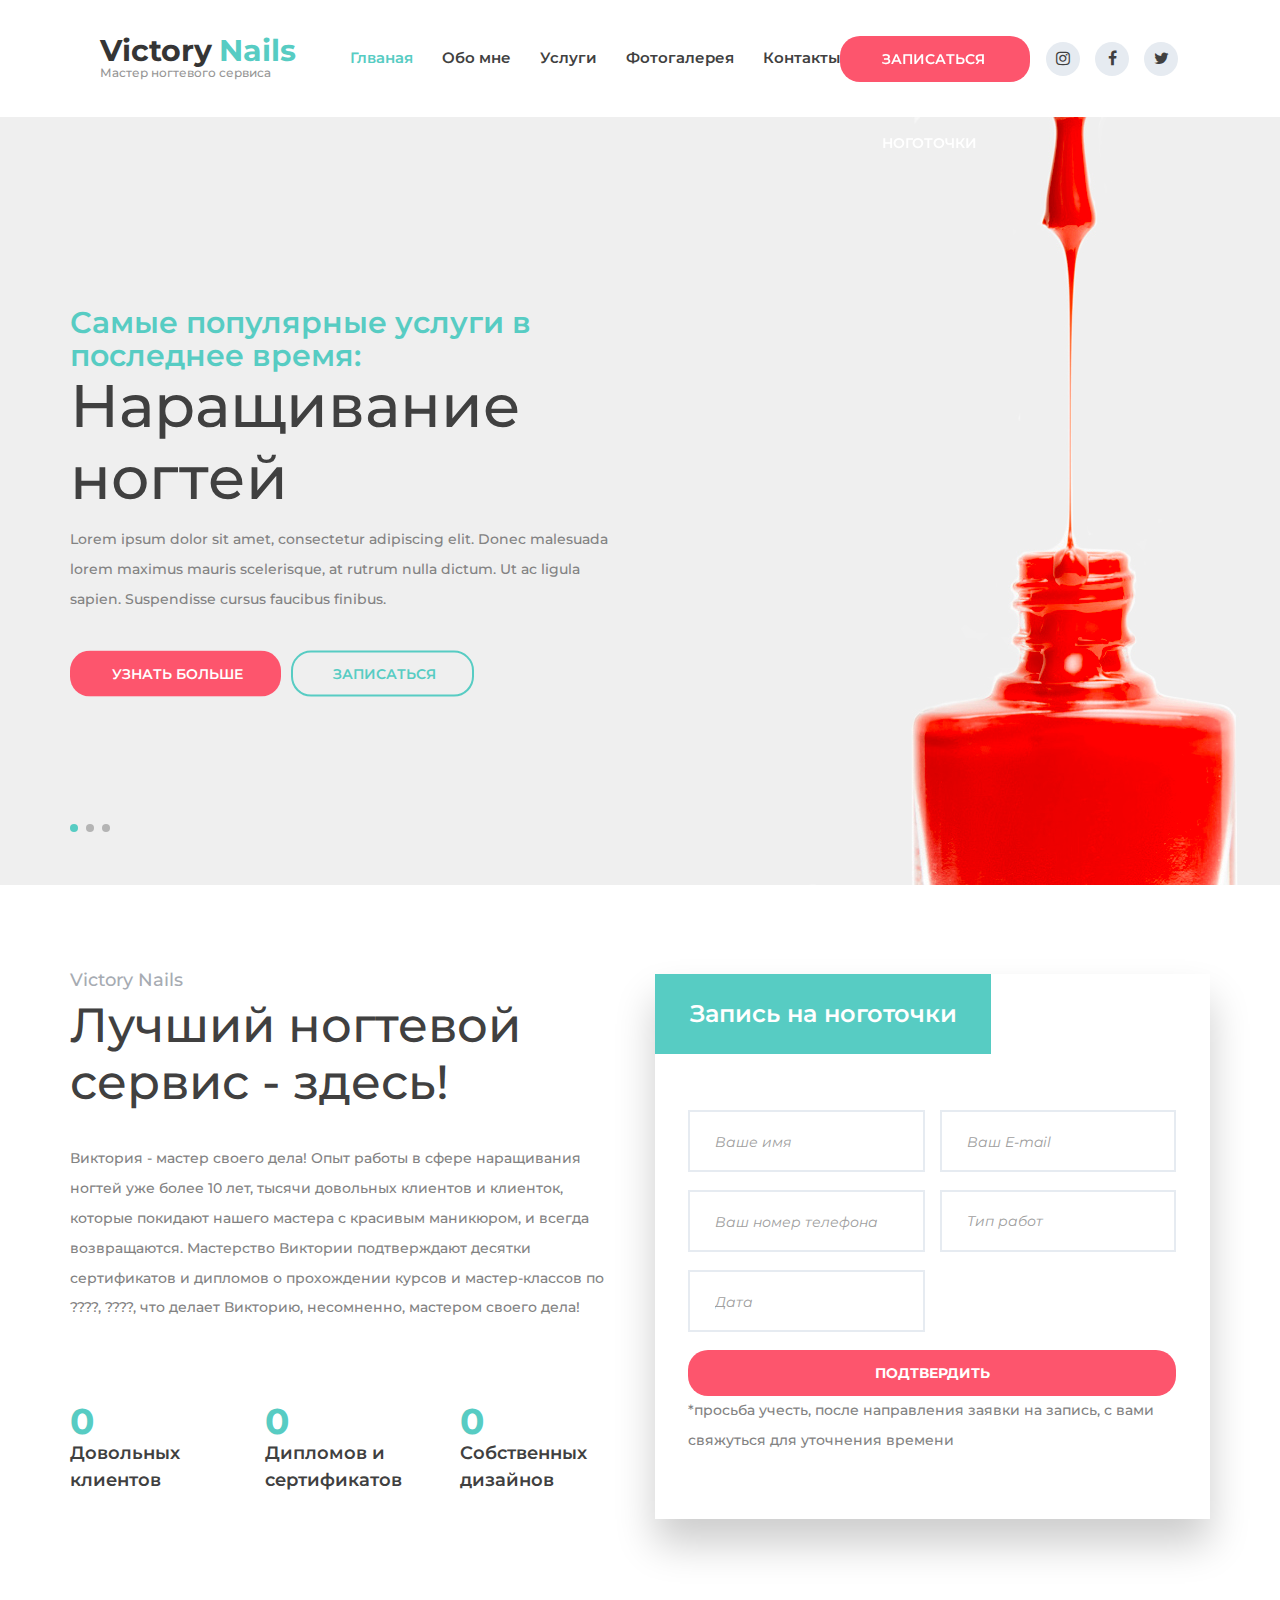
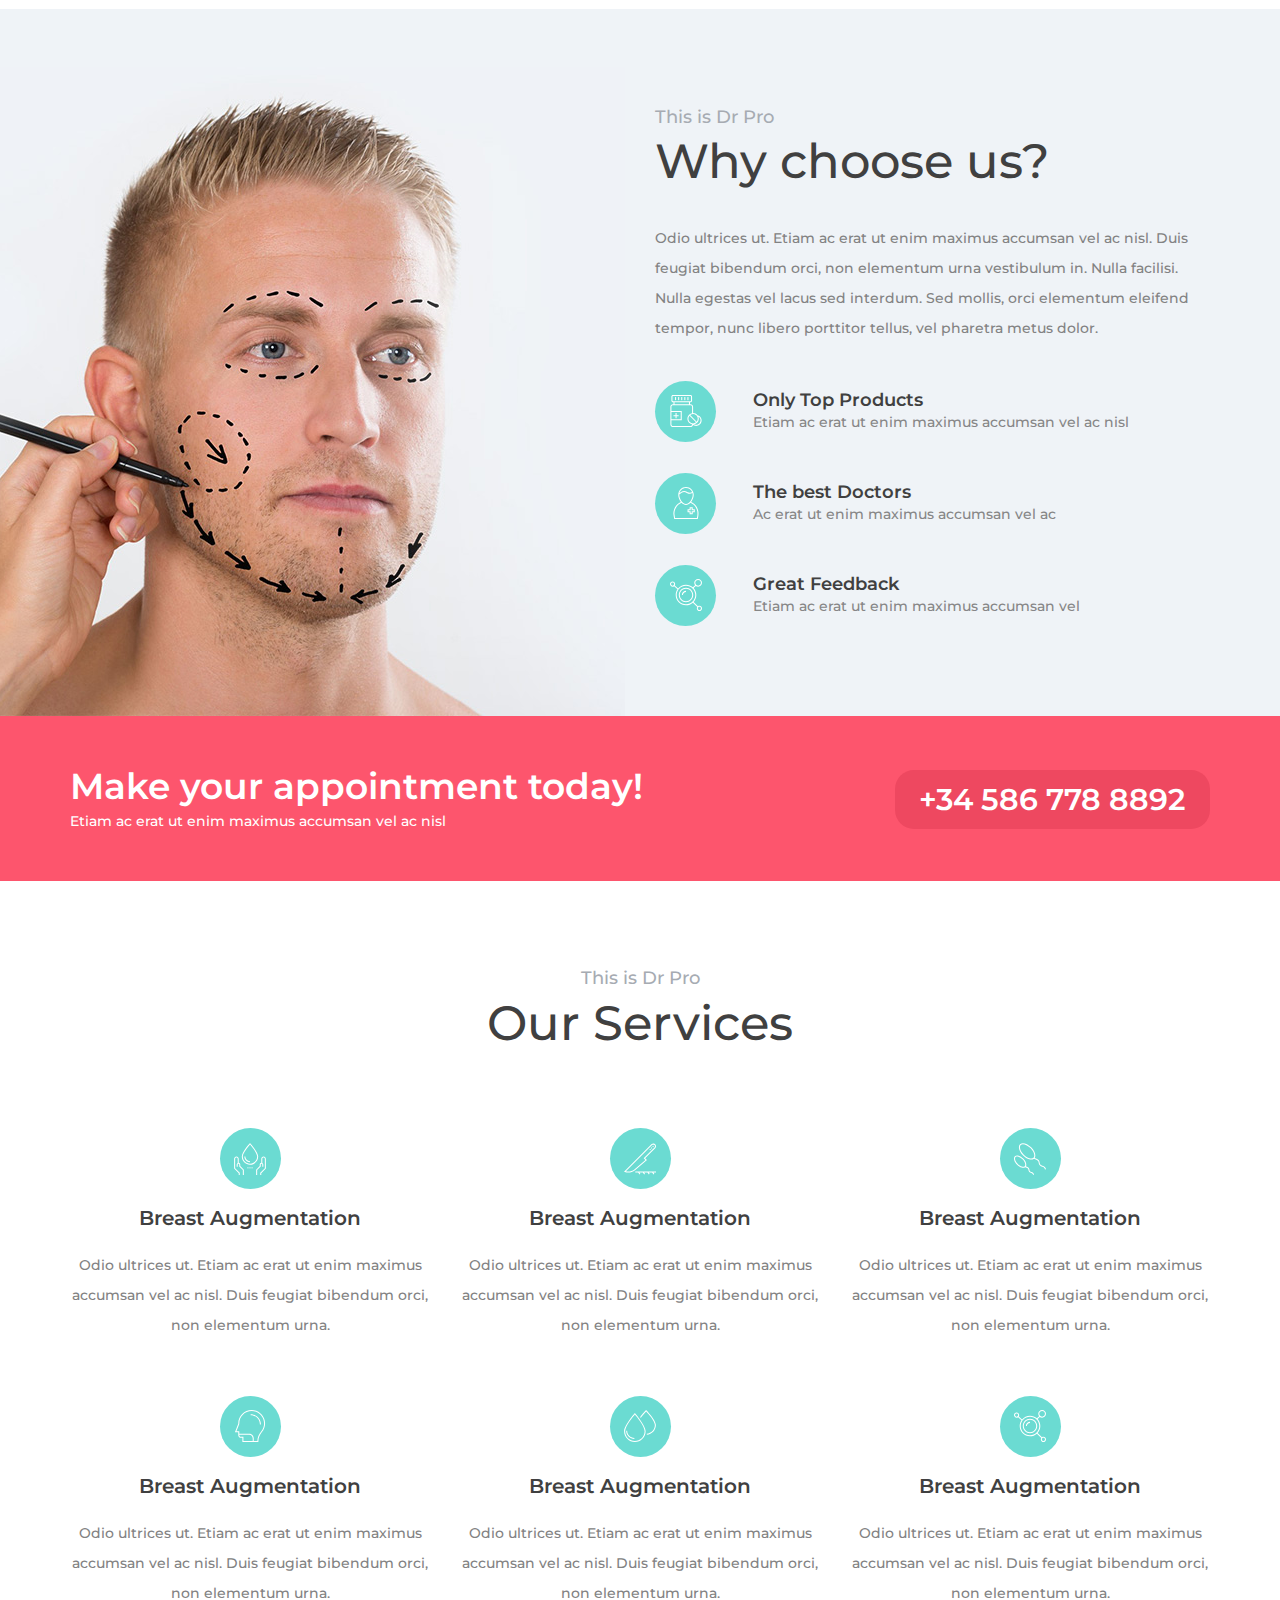
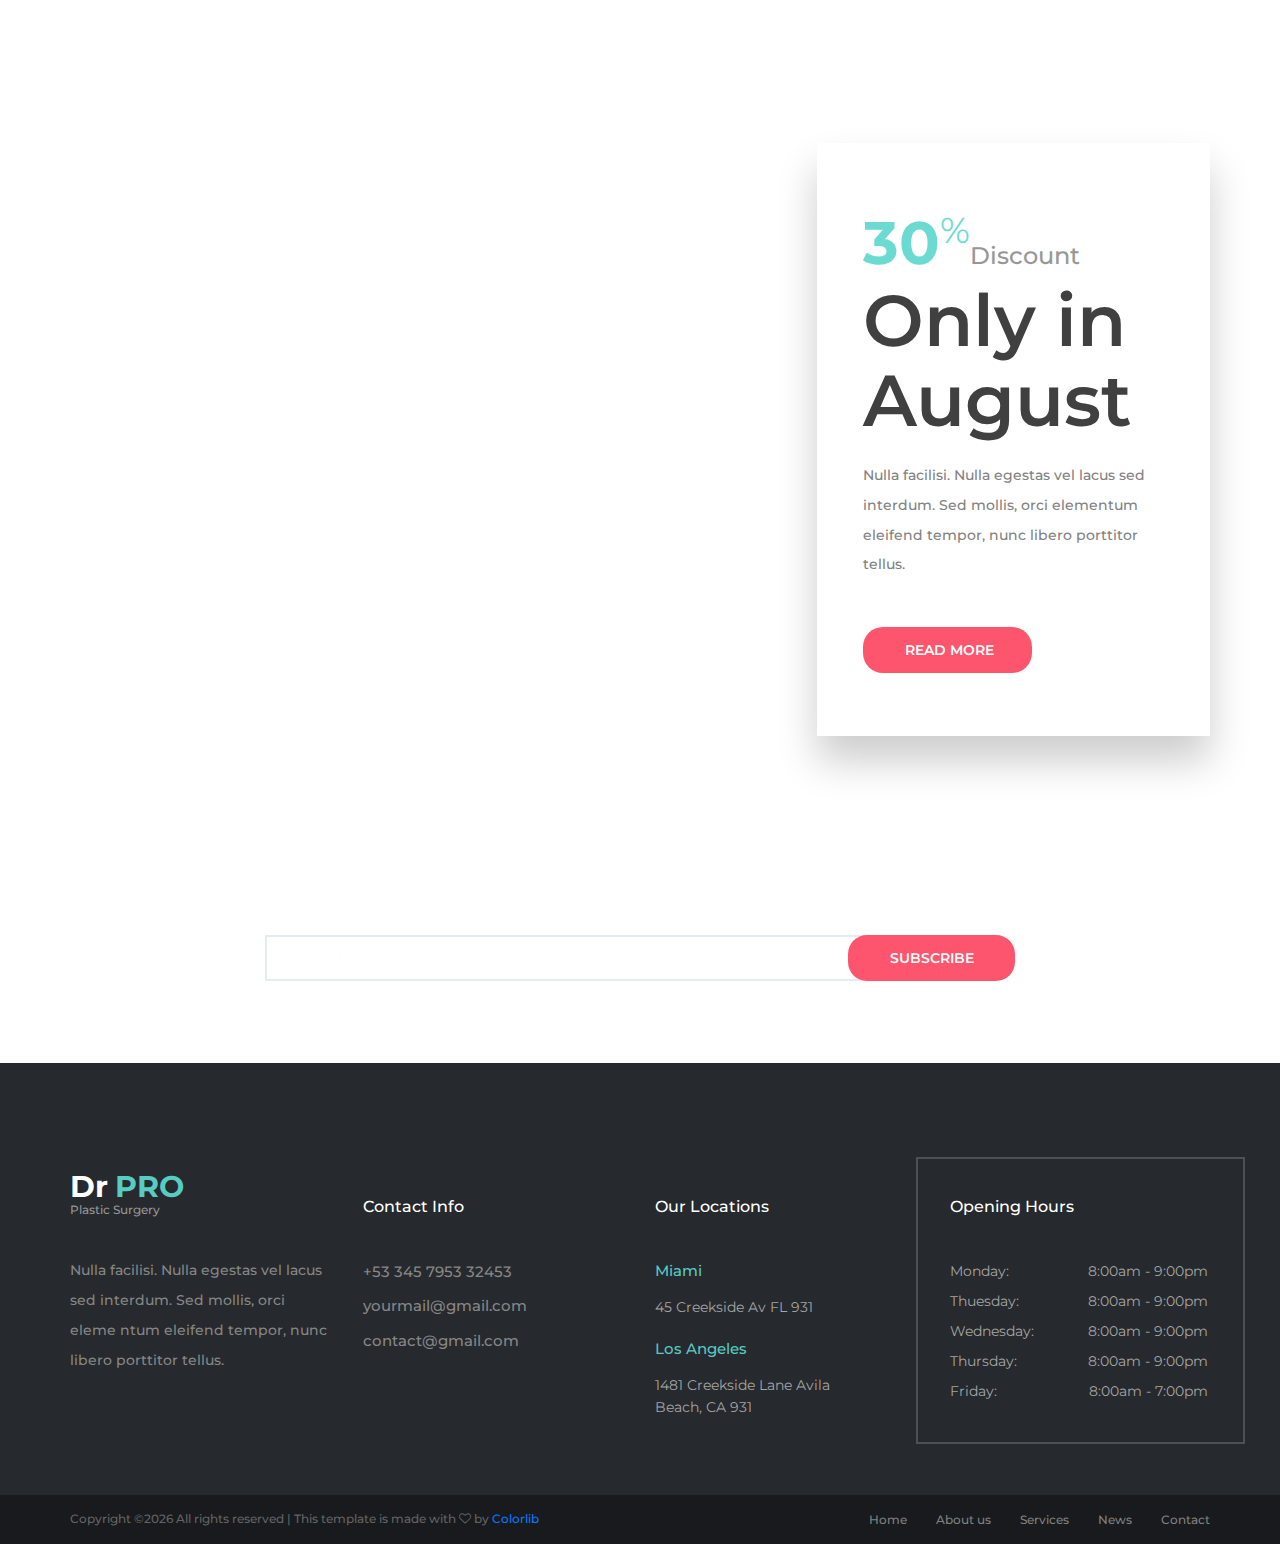
==== index.html @ 24d85360 "added projects" ====
<!DOCTYPE html>
<html lang="ru">
<head>
<title>Victory Nails | Мастер маникюра</title>
<meta charset="utf-8">
<meta http-equiv="X-UA-Compatible" content="IE=edge">
<meta name="description" content="Dr PRO template project">
<meta name="viewport" content="width=device-width, initial-scale=1">
<link rel="stylesheet" type="text/css" href="styles/bootstrap-4.1.2/bootstrap.min.css">
<link href="plugins/font-awesome-4.7.0/css/font-awesome.min.css" rel="stylesheet" type="text/css">
<link rel="stylesheet" type="text/css" href="plugins/OwlCarousel2-2.2.1/owl.carousel.css">
<link rel="stylesheet" type="text/css" href="plugins/OwlCarousel2-2.2.1/owl.theme.default.css">
<link rel="stylesheet" type="text/css" href="plugins/OwlCarousel2-2.2.1/animate.css">
<link href="plugins/jquery-datepicker/jquery-ui.css" rel="stylesheet" type="text/css">
<link rel="stylesheet" type="text/css" href="styles/main_styles.css">
<link rel="stylesheet" type="text/css" href="styles/responsive.css">
</head>
<body>

<div class="super_container">
	
	<!-- Header -->

	<header class="header trans_400">
		<div class="header_content d-flex flex-row align-items-center jusity-content-start trans_400">

			<!-- Logo -->
			<div class="logo">
				<a href="#">
					<div>Victory<span>Nails</span></div>
					<div>Мастер ногтевого сервиса</div>
				</a>
			</div>

			<!-- Main Navigation -->
			<nav class="main_nav">
				<ul class="d-flex flex-row align-items-center justify-content-start">
					<li class="active"><a href="index.html">Глваная</a></li>
					<li><a href="about.html">Обо мне</a></li>
					<li><a href="services.html">Услуги</a></li>
					<li><a href="blog.html">Фотогалерея</a></li>
					<li><a href="contact.html">Контакты</a></li>
				</ul>
			</nav>
			<div class="header_extra d-flex flex-row align-items-center justify-content-end ml-auto">
				
				<!-- Work Hourse -->
				<div class="work_hours">Режим работы: по записи</div>

				<!-- Header Phone -->
				<a class="header_phone" href="tel:+79620035944">+7 962 003 5944</a>

				<!-- Appointment Button -->
				<div class="button button_1 header_button"><a href="#appointment">Записаться на ноготочки</a></div>

				<!-- Header Social -->
				<div class="social header_social">
					<ul class="d-flex flex-row align-items-center justify-content-start">
						<li><a href="#"><i class="fa fa-instagram" aria-hidden="true"></i></a></li>
						<li><a href="#"><i class="fa fa-facebook" aria-hidden="true"></i></a></li>
						<li><a href="#"><i class="fa fa-twitter" aria-hidden="true"></i></a></li>
					</ul>
				</div>

				<!-- Hamburger -->
				<div class="hamburger"><i class="fa fa-bars" aria-hidden="true"></i></div>
			</div>
		</div>
	</header>

	<!-- Menu -->

	<div class="menu_overlay trans_400"></div>
	<div class="menu trans_400">
		<div class="menu_close_container"><div class="menu_close"><div></div><div></div></div></div>
		<nav class="menu_nav">
			<ul>
				<li><a href="index.html">Глваная</a></li>
				<li><a href="about.html">Обо мне</a></li>
				<li><a href="services.html">Услуги</a></li>
				<li><a href="blog.html">Фотогалерея</a></li>
				<li><a href="contact.html">Контакты</a></li>
			</ul>
		</nav>
		<div class="menu_extra">
			<div class="menu_link">Режим работы: по записи</div>
			<div class="menu_link"><a href="tel:+79620035944">+7 962 003 5944</a></div>
			<div class="menu_link"><a href="#appointment">Записаться на ноготочки</a></div>
		</div>
		<div class="social menu_social">
			<ul class="d-flex flex-row align-items-center justify-content-start">
				<li><a href="#"><i class="fa fa-instagram" aria-hidden="true"></i></a></li>
				<li><a href="#"><i class="fa fa-facebook" aria-hidden="true"></i></a></li>
				<li><a href="#"><i class="fa fa-twitter" aria-hidden="true"></i></a></li>
			</ul>
		</div>
	</div>

	<!-- Home -->

	<div class="home">

		<!-- Home Slider -->
		<div class="home_slider_container">
			<div class="owl-carousel owl-theme home_slider">
				
				<!-- Slide -->
				<div class="owl-item">
					<div class="background_image" style="background-image:url(images/home_slider.jpg)"></div>
					<div class="home_container">
						<div class="container">
							<div class="row">
								<div class="col">
									<div class="home_content">
										<div class="home_subtitle">Самые популярные услуги в последнее время:</div>
										<div class="home_title">Наращивание ногтей</div>
										<div class="home_text">
											<p>Lorem ipsum dolor sit amet, consectetur adipiscing elit. Donec malesuada lorem maximus mauris scelerisque, at rutrum nulla dictum. Ut ac ligula sapien. Suspendisse cursus faucibus finibus.</p>
										</div>
										<div class="home_buttons d-flex flex-row align-items-center justify-content-start">
											<div class="button button_1 trans_200"><a href="#">Узнать больше</a></div>
											<div class="button button_2 trans_200"><a href="#appointment">Записаться</a></div>
										</div>
									</div>
								</div>
							</div>
						</div>
					</div>
				</div>

				<!-- Slide -->
				<div class="owl-item">
					<div class="background_image" style="background-image:url(images/home_slider.jpg)"></div>
					<div class="home_container">
						<div class="container">
							<div class="row">
								<div class="col">
									<div class="home_content">
										<div class="home_subtitle">Самые популярные услуги в последнее время:</div>
										<div class="home_title">Смарт-маникюр</div>
										<div class="home_text">
											<p>Lorem ipsum dolor sit amet, consectetur adipiscing elit. Donec malesuada lorem maximus mauris scelerisque, at rutrum nulla dictum. Ut ac ligula sapien. Suspendisse cursus faucibus finibus.</p>
										</div>
										<div class="home_buttons d-flex flex-row align-items-center justify-content-start">
											<div class="button button_1 trans_200"><a href="#">Узнать больше</a></div>
											<div class="button button_2 trans_200"><a href="#appointment">Записаться</a></div>
										</div>
									</div>
								</div>
							</div>
						</div>
					</div>
				</div>

				<!-- Slide -->
				<div class="owl-item">
					<div class="background_image" style="background-image:url(images/home_slider.jpg)"></div>
					<div class="home_container">
						<div class="container">
							<div class="row">
								<div class="col">
									<div class="home_content">
										<div class="home_subtitle">Самые популярные услуги в последнее время:</div>
										<div class="home_title">Смарт-педикюр</div>
										<div class="home_text">
											<p>Lorem ipsum dolor sit amet, consectetur adipiscing elit. Donec malesuada lorem maximus mauris scelerisque, at rutrum nulla dictum. Ut ac ligula sapien. Suspendisse cursus faucibus finibus.</p>
										</div>
										<div class="home_buttons d-flex flex-row align-items-center justify-content-start">
											<div class="button button_1 trans_200"><a href="#">Узнать больше</a></div>
											<div class="button button_2 trans_200"><a href="#appointment">Записаться</a></div>
										</div>
									</div>
								</div>
							</div>
						</div>
					</div>
				</div>

			</div>

			<!-- Home Slider Dots -->

			<div class="home_slider_dots">
				<ul id="home_slider_custom_dots" class="home_slider_custom_dots d-flex flex-row align-items-center justify-content-start">
					<li class="home_slider_custom_dot trans_200 active"></li>
					<li class="home_slider_custom_dot trans_200"></li>
					<li class="home_slider_custom_dot trans_200"></li>
				</ul>
			</div>

		</div>
	</div>

	<!-- Intro -->

	<div class="intro">
		<div class="container">
			<div class="row">

				<!-- Intro Content -->
				<div class="col-lg-6 intro_col" id="appointment">
					<div class="intro_content">
						<div class="section_title_container">
							<div class="section_subtitle">Victory Nails</div>
							<div class="section_title"><h2>Лучший ногтевой сервис - здесь!</h2></div>
						</div>
						<div class="intro_text">
							<p>Виктория - мастер своего дела! Опыт работы в сфере наращивания ногтей уже более 10 лет, тысячи довольных клиентов и клиенток, которые покидают нашего мастера с красивым маникюром, и всегда возвращаются. Мастерство Виктории подтверждают десятки сертификатов и дипломов о прохождении курсов и мастер-классов по ????, ????, что делает Викторию, несомненно, мастером своего дела!</p>
						</div>
						<div class="milestones">
							<div class="row milestones_row">
							
								<!-- Milestone -->
								<div class="col-md-4 milestone_col">
									<div class="milestone">
										<div class="milestone_counter" data-end-value="5000" data-sign-before="+">0</div>
										<div class="milestone_text">Довольных клиентов</div>
									</div>
								</div>

								<!-- Milestone -->
								<div class="col-md-4 milestone_col">
									<div class="milestone">
										<div class="milestone_counter" data-end-value="78">0</div>
										<div class="milestone_text">Дипломов и сертификатов</div>
									</div>
								</div>

								<!-- Milestone -->
								<div class="col-md-4 milestone_col">
									<div class="milestone">
										<div class="milestone_counter" data-end-value="100" data-sign-before="+">0</div>
										<div class="milestone_text">Собственных дизайнов</div>
									</div>
								</div>

							</div>
						</div>
					</div>
				</div>

				<!-- Intro Form -->
				<div class="col-lg-6 intro_col">
					<div class="intro_form_container">
						<div class="intro_form_title">Запись на ноготочки</div>
						<form action="#" class="intro_form" id="intro_form">
							<div class="d-flex flex-row align-items-start justify-content-between flex-wrap">
								<input type="text" class="intro_input" placeholder="Ваше имя" required="required">
								<input type="email" class="intro_input" placeholder="Ваш E-mail" required="required">
								<input type="tel" class="intro_input" placeholder="Ваш номер телефона" required="required">
								<select class="intro_select intro_input" required>
									<option disabled="" selected="" value="">Тип работ</option>
									<option>Маникюр</option>
									<option>Педикюр</option>
									<option>Наращивание ногтей</option>
								</select>
								<input type="text" id="datepicker" class="intro_input datepicker" placeholder="Дата" required="required">
							</div>
							<button class="button button_1 intro_button trans_200">Подтвердить</button>
							<p>*просьба учесть, после направления заявки на запись, с вами свяжуться для уточнения времени</p>
						</form>
					</div>
				</div>

			</div>
		</div>
	</div>

	<!-- Why Choose Us -->

	<div class="why">
		<!-- <div class="background_image" style="background-image:url(images/why.jpg)"></div> -->
		<div class="container">
			<div class="row row-eq-height">

				<!-- Why Choose Us Image -->
				<div class="col-lg-6 order-lg-1 order-2">
					<div class="why_image_container">
						<div class="why_image"><img src="images/why_1.jpg" alt=""></div>
					</div>
				</div>

				<!-- Why Choose Us Content -->
				<div class="col-lg-6 order-lg-2 order-1">
					<div class="why_content">
						<div class="section_title_container">
							<div class="section_subtitle">This is Dr Pro</div>
							<div class="section_title"><h2>Why choose us?</h2></div>
						</div>
						<div class="why_text">
							<p>Odio ultrices ut. Etiam ac erat ut enim maximus accumsan vel ac nisl. Duis feugiat bibendum orci, non elementum urna vestibulum in. Nulla facilisi. Nulla egestas vel lacus sed interdum. Sed mollis, orci elementum eleifend tempor, nunc libero porttitor tellus, vel pharetra metus dolor.</p>
						</div>
						<div class="why_list">
							<ul>

								<!-- Why List Item -->
								<li class="d-flex flex-row align-items-center justify-content-start">
									<div class="icon_container d-flex flex-column align-items-center justify-content-center">
										<div class="icon"><img src="images/icon_1.svg" alt="https://www.flaticon.com/authors/prosymbols"></div>
									</div>
									<div class="why_list_content">
										<div class="why_list_title">Only Top Products</div>
										<div class="why_list_text">Etiam ac erat ut enim maximus accumsan vel ac nisl</div>
									</div>
								</li>

								<!-- Why List Item -->
								<li class="d-flex flex-row align-items-center justify-content-start">
									<div class="icon_container d-flex flex-column align-items-center justify-content-center">
										<div class="icon"><img src="images/icon_2.svg" alt="https://www.flaticon.com/authors/prosymbols"></div>
									</div>
									<div class="why_list_content">
										<div class="why_list_title">The best Doctors</div>
										<div class="why_list_text">Ac erat ut enim maximus accumsan vel ac</div>
									</div>
								</li>

								<!-- Why List Item -->
								<li class="d-flex flex-row align-items-center justify-content-start">
									<div class="icon_container d-flex flex-column align-items-center justify-content-center">
										<div class="icon"><img src="images/icon_3.svg" alt="https://www.flaticon.com/authors/prosymbols"></div>
									</div>
									<div class="why_list_content">
										<div class="why_list_title">Great Feedback</div>
										<div class="why_list_text">Etiam ac erat ut enim maximus accumsan vel</div>
									</div>
								</li>

							</ul>
						</div>
					</div>
				</div>
			</div>
		</div>
	</div>

	<!-- Call to action -->

	<div class="cta">
		<div class="container">
			<div class="row">
				<div class="col">
					<div class="cta_container d-flex flex-lg-row flex-column align-items-lg-center align-items-start justify-content-start">
						<div class="cta_content">
							<div class="cta_title">Make your appointment today!</div>
							<div class="cta_text">Etiam ac erat ut enim maximus accumsan vel ac nisl</div>
						</div>
						<div class="cta_phone ml-lg-auto">+34 586 778 8892</div>
					</div>
				</div>
			</div>
		</div>
	</div>

	<!-- Services -->

	<div class="services">
		<div class="container">
			<div class="row">
				<div class="col text-center">
					<div class="section_title_container">
						<div class="section_subtitle">This is Dr Pro</div>
						<div class="section_title"><h2>Our Services</h2></div>
					</div>
				</div>
			</div>
			<div class="row services_row">
				
				<!-- Service -->
				<div class="col-xl-4 col-md-6 service_col">
					<div class="service text-center">
						<div class="service">
							<div class="icon_container d-flex flex-column align-items-center justify-content-center ml-auto mr-auto">
								<div class="icon"><img src="images/icon_4.svg" alt="https://www.flaticon.com/authors/prosymbols"></div>
							</div>
							<div class="service_title">Breast Augmentation</div>
							<div class="service_text">
								<p>Odio ultrices ut. Etiam ac erat ut enim maximus accumsan vel ac nisl. Duis feugiat bibendum orci, non elementum urna.</p>
							</div>
						</div>
					</div>
				</div>

				<!-- Service -->
				<div class="col-xl-4 col-md-6 service_col">
					<div class="service text-center">
						<div class="service">
							<div class="icon_container d-flex flex-column align-items-center justify-content-center ml-auto mr-auto">
								<div class="icon"><img src="images/icon_5.svg" alt="https://www.flaticon.com/authors/prosymbols"></div>
							</div>
							<div class="service_title">Breast Augmentation</div>
							<div class="service_text">
								<p>Odio ultrices ut. Etiam ac erat ut enim maximus accumsan vel ac nisl. Duis feugiat bibendum orci, non elementum urna.</p>
							</div>
						</div>
					</div>
				</div>

				<!-- Service -->
				<div class="col-xl-4 col-md-6 service_col">
					<div class="service text-center">
						<div class="service">
							<div class="icon_container d-flex flex-column align-items-center justify-content-center ml-auto mr-auto">
								<div class="icon"><img src="images/icon_6.svg" alt="https://www.flaticon.com/authors/prosymbols"></div>
							</div>
							<div class="service_title">Breast Augmentation</div>
							<div class="service_text">
								<p>Odio ultrices ut. Etiam ac erat ut enim maximus accumsan vel ac nisl. Duis feugiat bibendum orci, non elementum urna.</p>
							</div>
						</div>
					</div>
				</div>

				<!-- Service -->
				<div class="col-xl-4 col-md-6 service_col">
					<div class="service text-center">
						<div class="service">
							<div class="icon_container d-flex flex-column align-items-center justify-content-center ml-auto mr-auto">
								<div class="icon"><img src="images/icon_7.svg" alt="https://www.flaticon.com/authors/prosymbols"></div>
							</div>
							<div class="service_title">Breast Augmentation</div>
							<div class="service_text">
								<p>Odio ultrices ut. Etiam ac erat ut enim maximus accumsan vel ac nisl. Duis feugiat bibendum orci, non elementum urna.</p>
							</div>
						</div>
					</div>
				</div>

				<!-- Service -->
				<div class="col-xl-4 col-md-6 service_col">
					<div class="service text-center">
						<div class="service">
							<div class="icon_container d-flex flex-column align-items-center justify-content-center ml-auto mr-auto">
								<div class="icon"><img src="images/icon_8.svg" alt="https://www.flaticon.com/authors/prosymbols"></div>
							</div>
							<div class="service_title">Breast Augmentation</div>
							<div class="service_text">
								<p>Odio ultrices ut. Etiam ac erat ut enim maximus accumsan vel ac nisl. Duis feugiat bibendum orci, non elementum urna.</p>
							</div>
						</div>
					</div>
				</div>

				<!-- Service -->
				<div class="col-xl-4 col-md-6 service_col">
					<div class="service text-center">
						<div class="service">
							<div class="icon_container d-flex flex-column align-items-center justify-content-center ml-auto mr-auto">
								<div class="icon"><img src="images/icon_3.svg" alt="https://www.flaticon.com/authors/prosymbols"></div>
							</div>
							<div class="service_title">Breast Augmentation</div>
							<div class="service_text">
								<p>Odio ultrices ut. Etiam ac erat ut enim maximus accumsan vel ac nisl. Duis feugiat bibendum orci, non elementum urna.</p>
							</div>
						</div>
					</div>
				</div>

			</div>
		</div>
	</div>

	<!-- Extra -->

	<div class="extra">
		<div class="parallax_background parallax-window" data-parallax="scroll" data-image-src="images/extra.jpg" data-speed="0.8"></div>
		<div class="container">
			<div class="row">
				<div class="col">
					<div class="extra_container d-flex flex-row align-items-start justify-content-end">
						<div class="extra_content">
							<div class="extra_disc d-flex flex-row align-items-end justify-content-start">
								<div>30<span>%</span></div>
								<div>Discount</div>
							</div>
							<div class="extra_title">Only in August</div>
							<div class="extra_text">
								<p>Nulla facilisi. Nulla egestas vel lacus sed interdum. Sed mollis, orci elementum eleifend tempor, nunc libero porttitor tellus.</p>
							</div>
							<div class="button button_1 extra_link trans_200"><a href="#">read more</a></div>
						</div>
					</div>
				</div>
			</div>
		</div>
	</div>

	<!-- Newsletter -->

	<div class="newsletter">
		<div class="parallax_background parallax-window" data-parallax="scroll" data-image-src="images/newsletter.jpg" data-speed="0.8"></div>
		<div class="container">
			<div class="row">
				<div class="col text-center">
					<div class="newsletter_title">Subscribe to our newsletter</div>
				</div>
			</div>
			<div class="row newsletter_row">
				<div class="col-lg-8 offset-lg-2">
					<div class="newsletter_form_container">
						<form action="#" id="newsleter_form" class="newsletter_form">
							<input type="email" class="newsletter_input" placeholder="Your E-mail" required="required">
							<button class="newsletter_button">subscribe</button>
						</form>
					</div>
				</div>
			</div>
		</div>
	</div>

	<!-- Footer -->

	<footer class="footer">
		<div class="footer_content">
			<div class="container">
				<div class="row">

					<!-- Footer About -->
					<div class="col-lg-3 footer_col">
						<div class="footer_about">
							<div class="footer_logo">
								<a href="#">
									<div>Dr<span>PRO</span></div>
									<div>Plastic Surgery</div>
								</a>
							</div>
							<div class="footer_about_text">
								<p>Nulla facilisi. Nulla egestas vel lacus sed interdum. Sed mollis, orci eleme ntum eleifend tempor, nunc libero porttitor tellus.</p>
							</div>
						</div>
					</div>

					<!-- Footer Contact Info -->
					<div class="col-lg-3 footer_col">
						<div class="footer_contact">
							<div class="footer_title">Contact Info</div>
							<ul class="contact_list">
								<li>+53 345 7953 32453</li>
								<li>yourmail@gmail.com</li>
								<li>contact@gmail.com</li>
							</ul>
						</div>
					</div>

					<!-- Footer Locations -->
					<div class="col-lg-3 footer_col">
						<div class="footer_location">
							<div class="footer_title">Our Locations</div>
							<ul class="locations_list">
								<li>
									<div class="location_title">Miami</div>
									<div class="location_text">45 Creekside Av  FL 931</div>
								</li>
								<li>
									<div class="location_title">Los Angeles</div>
									<div class="location_text">1481 Creekside Lane Avila Beach, CA 931</div>
								</li>
							</ul>
						</div>
					</div>

					<!-- Footer Opening Hours -->
					<div class="col-lg-3 footer_col">
						<div class="opening_hours">
							<div class="footer_title">Opening Hours</div>
							<ul class="opening_hours_list">
								<li class="d-flex flex-row align-items-start justify-content-start">
									<div>Monday:</div>
									<div class="ml-auto">8:00am - 9:00pm</div>
								</li>
								<li class="d-flex flex-row align-items-start justify-content-start">
									<div>Thuesday:</div>
									<div class="ml-auto">8:00am - 9:00pm</div>
								</li>
								<li class="d-flex flex-row align-items-start justify-content-start">
									<div>Wednesday:</div>
									<div class="ml-auto">8:00am - 9:00pm</div>
								</li>
								<li class="d-flex flex-row align-items-start justify-content-start">
									<div>Thursday:</div>
									<div class="ml-auto">8:00am - 9:00pm</div>
								</li>
								<li class="d-flex flex-row align-items-start justify-content-start">
									<div>Friday:</div>
									<div class="ml-auto">8:00am - 7:00pm</div>
								</li>
							</ul>
						</div>
					</div>

				</div>
			</div>
		</div>
		<div class="footer_bar">
			<div class="container">
				<div class="row">
					<div class="col">
						<div class="footer_bar_content  d-flex flex-md-row flex-column align-items-md-center justify-content-start">
							<div class="copyright"><!-- Link back to Colorlib can't be removed. Template is licensed under CC BY 3.0. -->
Copyright &copy;<script>document.write(new Date().getFullYear());</script> All rights reserved | This template is made with <i class="fa fa-heart-o" aria-hidden="true"></i> by <a href="https://colorlib.com" target="_blank">Colorlib</a>
<!-- Link back to Colorlib can't be removed. Template is licensed under CC BY 3.0. -->
</div>
							<nav class="footer_nav ml-md-auto">
								<ul class="d-flex flex-row align-items-center justify-content-start">
									<li><a href="index.html">Home</a></li>
									<li><a href="about.html">About us</a></li>
									<li><a href="services.html">Services</a></li>
									<li><a href="blog.html">News</a></li>
									<li><a href="contact.html">Contact</a></li>
								</ul>
							</nav>
						</div>
					</div>
				</div>
			</div>			
		</div>
	</footer>
</div>

<script src="js/jquery-3.2.1.min.js"></script>
<script src="styles/bootstrap-4.1.2/popper.js"></script>
<script src="styles/bootstrap-4.1.2/bootstrap.min.js"></script>
<script src="plugins/greensock/TweenMax.min.js"></script>
<script src="plugins/greensock/TimelineMax.min.js"></script>
<script src="plugins/scrollmagic/ScrollMagic.min.js"></script>
<script src="plugins/greensock/animation.gsap.min.js"></script>
<script src="plugins/greensock/ScrollToPlugin.min.js"></script>
<script src="plugins/OwlCarousel2-2.2.1/owl.carousel.js"></script>
<script src="plugins/easing/easing.js"></script>
<script src="plugins/parallax-js-master/parallax.min.js"></script>
<script src="plugins/jquery-datepicker/jquery-ui.js"></script>
<script src="js/custom.js"></script>

<!-- Global site tag (gtag.js) - Google Analytics -->
<script async src="https://www.googletagmanager.com/gtag/js?id=UA-23581568-13"></script>
<script>
  window.dataLayer = window.dataLayer || [];
  function gtag(){dataLayer.push(arguments);}
  gtag('js', new Date());

  gtag('config', 'UA-23581568-13');
</script>

</body>
</html>
---- styles/main_styles.css ----
@charset "utf-8";
/* CSS Document */

/******************************

[Table of Contents]

1. Fonts
2. Body and some general stuff
3. Header
4. Menu
5. Home
6. Intro
7. Why
8. CTA
9. Services
10. Extra
11. Newsletter
12. Footer


******************************/

/***********
1. Fonts
***********/

@import url('https://fonts.googleapis.com/css?family=Montserrat:400,500,600,700,800,900');

/*********************************
2. Body and some general stuff
*********************************/

*
{
	margin: 0;
	padding: 0;
	-webkit-font-smoothing: antialiased;
	-webkit-text-shadow: rgba(0,0,0,.01) 0 0 1px;
	text-shadow: rgba(0,0,0,.01) 0 0 1px;
}
body
{
	font-family: 'Montserrat', sans-serif;
	font-size: 14px;
	font-weight: 400;
	background: #FFFFFF;
	color: #a5a5a5;
}
div
{
	display: block;
	position: relative;
	-webkit-box-sizing: border-box;
    -moz-box-sizing: border-box;
    box-sizing: border-box;
}
ul
{
	list-style: none;
	margin-bottom: 0px;
}
p
{
	font-family: 'Montserrat', sans-serif;
	font-size: 14px;
	line-height: 2.14;
	font-weight: 500;
	color: #828282;
	-webkit-font-smoothing: antialiased;
	-webkit-text-shadow: rgba(0,0,0,.01) 0 0 1px;
	text-shadow: rgba(0,0,0,.01) 0 0 1px;
}
p a
{
	display: inline;
	position: relative;
	color: inherit;
	border-bottom: solid 1px #ffa07f;
	-webkit-transition: all 200ms ease;
	-moz-transition: all 200ms ease;
	-ms-transition: all 200ms ease;
	-o-transition: all 200ms ease;
	transition: all 200ms ease;
}
p:last-of-type
{
	margin-bottom: 0;
}
a
{
	-webkit-transition: all 200ms ease;
	-moz-transition: all 200ms ease;
	-ms-transition: all 200ms ease;
	-o-transition: all 200ms ease;
	transition: all 200ms ease;
}
a, a:hover, a:visited, a:active, a:link
{
	text-decoration: none;
	-webkit-font-smoothing: antialiased;
	-webkit-text-shadow: rgba(0,0,0,.01) 0 0 1px;
	text-shadow: rgba(0,0,0,.01) 0 0 1px;
}
p a:active
{
	position: relative;
	color: #FF6347;
}
p a:hover
{
	color: #FFFFFF;
	background: #ffa07f;
}
p a:hover::after
{
	opacity: 0.2;
}
::selection
{
	background: rgba(87,204,195,0.75);
	color: #FFFFFF;
}
p::selection
{
	
}
h1{font-size: 60px;}
h2{font-size: 48px;}
h3{font-size: 36px;}
h4{font-size: 24px;}
h5{font-size: 18px;}
h1, h2, h3, h4, h5, h6
{
	font-family: 'Montserrat', sans-serif;
	-webkit-font-smoothing: antialiased;
	-webkit-text-shadow: rgba(0,0,0,.01) 0 0 1px;
	text-shadow: rgba(0,0,0,.01) 0 0 1px;
	line-height: 1.2;
	color: #404040;
}
h1::selection, 
h2::selection, 
h3::selection, 
h4::selection, 
h5::selection, 
h6::selection
{
	
}
.form-control
{
	color: #db5246;
}
section
{
	display: block;
	position: relative;
	box-sizing: border-box;
}
.clear
{
	clear: both;
}
.clearfix::before, .clearfix::after
{
	content: "";
	display: table;
}
.clearfix::after
{
	clear: both;
}
.clearfix
{
	zoom: 1;
}
.float_left
{
	float: left;
}
.float_right
{
	float: right;
}
.trans_200
{
	-webkit-transition: all 200ms ease;
	-moz-transition: all 200ms ease;
	-ms-transition: all 200ms ease;
	-o-transition: all 200ms ease;
	transition: all 200ms ease;
}
.trans_300
{
	-webkit-transition: all 300ms ease;
	-moz-transition: all 300ms ease;
	-ms-transition: all 300ms ease;
	-o-transition: all 300ms ease;
	transition: all 300ms ease;
}
.trans_400
{
	-webkit-transition: all 400ms ease;
	-moz-transition: all 400ms ease;
	-ms-transition: all 400ms ease;
	-o-transition: all 400ms ease;
	transition: all 400ms ease;
}
.trans_500
{
	-webkit-transition: all 500ms ease;
	-moz-transition: all 500ms ease;
	-ms-transition: all 500ms ease;
	-o-transition: all 500ms ease;
	transition: all 500ms ease;
}
.fill_height
{
	height: 100%;
}
.super_container
{
	width: 100%;
	overflow: hidden;
}
.prlx_parent
{
	overflow: hidden;
}
.prlx
{
	height: 130% !important;
}
.parallax-window
{
    min-height: 400px;
    background: transparent;
}
.parallax_background
{
	position: absolute;
	top: 0;
	left: 0;
	width: 100%;
	height: 100%;
}
.background_image
{
	position: absolute;
	top: 0;
	left: 0;
	width: 100%;
	height: 100%;
	background-repeat: no-repeat;
	background-size: cover;
	background-position: center center;
}
.nopadding
{
	padding: 0px !important;
}
.button
{
	height: 46px;
	border-radius: 20px;
}
.button a
{
	display: block;
	padding-left: 40px;
	padding-right: 36px;
	line-height: 42px;
	font-size: 14px;
	text-transform: uppercase;
	font-weight: 600;
}
.button_1
{
	background: #fd556d;
	border: solid 2px transparent;
}
.button_1 a
{
	color: #FFFFFF;
}
.button_1:hover
{
	background: transparent;
	border: solid 2px #fd556d;
}
.button_1:hover a
{
	color: #fd556d;
}
.button_2
{
	background: transparent;
	border: solid 2px #57ccc3;
}
.button_2 a
{
	color: #57ccc3;
}
.button_2:hover
{
	background: #57ccc3;
}
.button_2:hover a
{
	color: #FFFFFF;
}
.section_subtitle
{
	font-size: 18px;
	font-weight: 500;
	color: #a6abb2;
	line-height: 0.75;
}
.section_title
{
	margin-top: 9px;
}
.intro_text
{
	margin-top: 32px;
}

/*********************************
3. Header
*********************************/

.header
{
	position: fixed;
	top: 0;
	left: 0;
	width: 100vw;
	z-index: 100;
	background: #FFFFFF;
}
.header_content
{
	width: 100%;
	height: 117px;
	padding-left: 100px;
	padding-right: 102px;
}
.header.scrolled .header_content
{
	height: 75px;
	box-shadow: 0px 5px 15px rgba(87,204,195,0.15);
}
.logo a > div:first-child
{
	font-size: 30px;
	font-weight: 700;
	line-height: 0.75;
	color: #353535;
}
.logo a > div:first-child span
{
	color: #57ccc3;
	margin-left: 7px;
}
.logo a > div:last-child
{
	font-size: 12px;
	color: #969696;
	font-weight: 500;
	line-height: 0.75;
	margin-top: 6px;
}
.main_nav
{
	margin-left: 226px;
}
.main_nav ul li a
{
	font-size: 15px;
	font-weight: 600;
	color: #404040;
	white-space: nowrap;
}
.main_nav ul li a:hover,
.main_nav ul li.active a
{
	color: #57ccc3;
}
.main_nav ul li:not(:last-child)
{
	margin-right: 33px;
}
.work_hours
{
	font-size: 15px;
	font-weight: 600;
	color: #404040;
	margin-right: 26px;
	white-space: nowrap;
}
.header_phone
{
	height: 46px;
	border-radius: 20px;
	background: #57ccc3;
	padding-left: 40px;
	padding-right: 36px;
	line-height: 46px;
	font-size: 14px;
	font-weight: 600;
	color: #FFFFFF;
	margin-right: 12px;
}
.header_phone::selection
{
	background: rgba(64,64,64,0.75);
}
.header_button
{
	margin-right: 16px;
}
.social ul li
{
	width: 34px;
	height: 34px;
	border-radius: 50%;
	background: #e6ebf1;
	-webkit-transition: all 200ms ease;
	-moz-transition: all 200ms ease;
	-ms-transition: all 200ms ease;
	-o-transition: all 200ms ease;
	transition: all 200ms ease;
}
.social ul li:hover
{
	background: #57ccc3;
}
.social ul li:hover a i
{
	color: #FFFFFF;
}
.social ul li:not(:last-of-type)
{
	margin-right: 15px;
}
.social ul li a
{
	display: block;
	width: 100%;
	height: 100%;
	line-height: 34px;
	text-align: center;
}
.social ul li a i
{
	font-size: 16px;
	color: #404040;
	-webkit-transition: all 200ms ease;
	-moz-transition: all 200ms ease;
	-ms-transition: all 200ms ease;
	-o-transition: all 200ms ease;
	transition: all 200ms ease;
}
.hamburger
{
	display: none;
	cursor: pointer;
	border: solid 1px transparent;
	border-radius: 7px;
	-webkit-transition: all 200ms ease;
	-moz-transition: all 200ms ease;
	-ms-transition: all 200ms ease;
	-o-transition: all 200ms ease;
	transition: all 200ms ease;
}
.hamburger:hover
{
	border: solid 1px rgba(0,0,0,0.05);
}
.hamburger i
{
	font-size: 20px;
	color: #404040;
	padding-top: 5px;
	padding-bottom: 5px;
	padding-left: 7px;
	padding-right: 7px;
}

/*********************************
4. Menu
*********************************/

.menu
{
	position: fixed;
	top: 0;
	right: -350px;
	width: 350px;
	height: 100vh;
	background: #57ccc3;
	z-index: 102;
	padding-left: 30px;
	padding-right: 30px;
	padding-top: 50px;
}
.menu.active
{
	right: 0;
}
.menu_overlay
{
	position: fixed;
	top: 0;
	right: 0;
	width: 100vw;
	height: 100vh;
	background: rgba(255,255,255,0.75);
	z-index: 101;
	visibility: hidden;
	opacity: 0;
}
.menu_overlay.active
{
	visibility: visible;
	opacity: 1;
}
.menu_close_container
{
	position: absolute;
    top: 41px;
    left: 28px;
    width: 18px;
    height: 18px;
    transform-origin: center center;
    -webkit-transform: rotate(45deg);
    -moz-transform: rotate(45deg);
    -ms-transform: rotate(45deg);
    -o-transform: rotate(45deg);
    transform: rotate(45deg);
    cursor: pointer;
    z-index: 1;
}
.menu_close
{
    width: 100%;
    height: 100%;
    transform-style: preserve-3D;
}
.menu_close div
{
    width: 100%;
    height: 2px;
    background: #FFFFFF;
    top: 8px;
    -webkit-transition: all 200ms ease;
    -moz-transition: all 200ms ease;
    -ms-transition: all 200ms ease;
    -o-transition: all 200ms ease;
    transition: all 200ms ease;
}
.menu_close div:last-of-type
{
    -webkit-transform: rotate(90deg) translateX(-2px);
    -moz-transform: rotate(90deg) translateX(-2px);
    -ms-transform: rotate(90deg) translateX(-2px);
    -o-transform: rotate(90deg) translateX(-2px);
    transform: rotate(90deg) translateX(-2px);
    transform-origin: center;
}
.menu_close:hover div
{
    background: #1befc5;
}
.menu_nav
{
	margin-top: 75px;
}
.menu_nav ul li:not(:last-child)
{
	margin-bottom: 1px;
}
.menu_nav ul li a
{
	font-size: 24px;
	font-weight: 500;
	color: rgba(255,255,255,0.75);
}
.menu_nav ul li a:hover
{
	color: #1befc5;
}
.menu_social
{
	position: absolute;
	bottom: 30px;
	left: 30px;
}
.menu_social ul li:hover
{
	background: #404040;
}
.menu_social ul li:hover a i
{
	color: #FFFFFF;
}
.menu_extra
{
	margin-top: 50px;
}
.menu_extra > div:not(:last-child)
{
	margin-bottom: 5px;
}
.menu_link,
.menu_link a
{
	font-size: 13px;
	font-weight: 500;
	color: rgba(255,255,255,0.75);
}
.menu_link a:hover
{
	color: #FFFFFF;
}

/*********************************
5. Home
*********************************/

.home
{
	width: 100%;
	height: 768px;
	margin-top: 117px;
}
.home_slider_container
{
	width: 100%;
	height: 100%;
}
.home_container
{
	position: absolute;
	top: 50%;
	-webkit-transform: translateY(-50%);
	-moz-transform: translateY(-50%);
	-ms-transform: translateY(-50%);
	-o-transform: translateY(-50%);
	transform: translateY(-50%);
	left: 0;
	width: 100%;
}
.home_content
{
	max-width: 550px;
}
.home_subtitle
{
	font-size: 30px;
	color: #57ccc3;
	font-weight: 600;
	line-height: 1.1;
}
.home_title
{
	font-size: 60px;
	color: #404040;
	line-height: 1.2;
	font-weight: 500;
	margin-top: -2px;
}
.home_text
{
	margin-top: 11px;
}
.home_buttons
{
	margin-top: 36px;
}
.home_buttons > div:not(:last-child)
{
	margin-right: 10px;
}
.home_slider_dots
{
	position: absolute;
	bottom: 53px;
	left: calc((100vw - 1140px) / 2);
	z-index: 1;
}
.home_slider_custom_dot
{
	width: 8px;
	height: 8px;
	background: #b4b4b4;
	border-radius: 50%;
	cursor: pointer;
}
.home_slider_custom_dot.active,
.home_slider_custom_dot:hover
{
	background: #57ccc3;
}
.home_slider_custom_dot:not(:last-child)
{
	margin-right: 8px;
}

/*********************************
6. Intro
*********************************/

.intro
{
	width: 100%;
	background: #FFFFFF;
	padding-top: 89px;
	padding-bottom: 90px;
}

.milestones
{
	margin-top: 85px;
}
.milestone_counter
{
	font-size: 36px;
	font-weight: 700;
	color: #57ccc3;
	line-height: 0.75;
}
.milestone_text
{
	font-size: 18px;
	font-weight: 600;
	color: #404040;
	line-height: 1.5;
	margin-top: 5px;
}
.intro_form_container
{
	width: 100%;
	background: #FFFFFF;
	padding-left: 33px;
	padding-right: 34px;
	padding-bottom: 63px;
	padding-top: 136px;
	box-shadow: 0px 25px 38px rgba(0,0,0,0.2);
}
.intro_form_title
{
	position: absolute;
	top: 0;
	left: 0;
	width: 336px;
	height: 80px;
	background: #57ccc3;
	line-height: 80px;
	text-align: center;
	font-size: 24px;
	font-weight: 600;
	color: #FFFFFF;
}
.intro_form
{
	width: 100%;
}
.intro_input
{
	width: calc((100% - 15px) / 2);
	height: 62px;
	background: transparent;
	border: solid 2px #e6ebf1;
	margin-bottom: 18px;
	padding-left: 25px;
	outline: none;
	font-size: 15px;
	color: #404040;
	font-weight: 500;
	-webkit-transition: all 200ms ease;
	-moz-transition: all 200ms ease;
	-ms-transition: all 200ms ease;
	-o-transition: all 200ms ease;
	transition: all 200ms ease;
}
.intro_select
{
	-webkit-appearance: none;
    -moz-appearance: none;
    -ms-appearance: none;
    -o-appearance: none;
    appearance: none;
    -webkit-box-shadow: 0px 0px 0px rgba(0, 0, 0, 0);
    -webkit-user-select: none;
    font-size: 14px !important;
	font-weight: 400 !important;
	font-style: italic;
	color: #a09f9f !important;
	cursor: pointer;
}
.intro_select.selected
{
	font-size: 15px !important;
	color: #404040 !important;
	font-weight: 500 !important;
	font-style: normal !important;
}
.intro_select option
{
	color: #404040;
}
.intro_input:focus,
.intro_input:hover
{
	border: solid 2px #57ccc3;
}
.intro_input::-webkit-input-placeholder
{
	font-size: 14px !important;
	font-weight: 400 !important;
	font-style: italic;
	color: #a09f9f !important;
}
.intro_input:-moz-placeholder
{
	font-size: 14px !important;
	font-weight: 400 !important;
	font-style: italic;
	color: #a09f9f !important;
}
.intro_input::-moz-placeholder
{
	font-size: 14px !important;
	font-weight: 400 !important;
	font-style: italic;
	color: #a09f9f !important;
} 
.intro_input:-ms-input-placeholder
{ 
	font-size: 14px !important;
	font-weight: 400 !important;
	font-style: italic;
	color: #a09f9f !important;
}
.intro_input::input-placeholder
{
	font-size: 14px !important;
	font-weight: 400 !important;
	font-style: italic;
	color: #a09f9f !important;
}
.intro_button
{
	width: 100%;
	font-size: 14px;
	font-weight: 700;
	color: #FFFFFF;
	text-transform: uppercase;
	border: solid 2px transparent;
	cursor: pointer;
}
.intro_button:hover
{
	background: transparent;
	border: solid 2px #fd556d;
	color: #fd556d;
}

/*********************************
7. Why
*********************************/

.why
{
	width: 100%;
	background: #eff3f7;
}
.why_content
{
	padding-top: 102px;
	padding-bottom: 90px;
}
.why_text
{
	margin-top: 33px;
}
.why_list
{
	margin-top: 37px;
}
.why_list ul li:not(:last-of-type)
{
	margin-bottom: 31px;
}
.icon_container
{
	width: 61px;
	height: 61px;
	border-radius: 50%;
	background: #6bdbd2;
}
.icon
{
	width: 32px;
	height: 32px;
}
.icon img
{
	max-width: 100%;
}
.why_list_content
{
	padding-left: 37px;
}
.why_list_title
{
	font-size: 18px;
	font-weight: 600;
	color: #404040;
	line-height: 1.2;
}
.why_list_text
{
	font-size: 14px;
	font-weight: 500;
	color: #868686;
}
.why_image_container
{
	width: 100%;
	height: 100%;
}
.why_image
{
	position: absolute;
	bottom: 0;
	right: 0;
}

/*********************************
8. CTA
*********************************/

.cta
{
	width: 100%;
	background: #fd556d;
	padding-top: 49px;
	padding-bottom: 46px;
}
.cta_title
{
	font-size: 36px;
	font-weight: 600;
	color: #FFFFFF;
	line-height: 1.2;
}
.cta_text
{
	font-size: 14px;
	font-weight: 500;
	color: #FFFFFF;
	line-height: 2;
	margin-top: -1px;
}
.cta_phone
{
	height: 59px;
	padding-left: 24px;
	padding-right: 25px;
	line-height: 59px;
	text-align: center;
	font-size: 30px;
	font-weight: 600;
	color: #fff;
	background: #ee4860;
	border-radius: 19px;
	white-space: nowrap;
}

/*********************************
9. Services
*********************************/

.services
{
	background: #FFFFFF;
	padding-top: 91px;
	padding-bottom: 25px;
}
.services_row
{
	margin-top: 68px;
}
.service_col
{
	margin-bottom: 55px;
}
.service_title
{
	font-size: 20px;
	font-weight: 600;
	color: #404040;
	line-height: 1.2;
	margin-top: 17px;
}
.service_text
{
	margin-top: 21px;
}

/*********************************
10. Extra
*********************************/

.extra
{
	padding-top: 54px;
	padding-bottom: 53px;
}
.extra_container
{
	
}
.extra_content
{
	background: #FFFFFF;
	width: 393px;
	padding-top: 74px;
	padding-left: 46px;
	padding-right: 30px;
	padding-bottom: 63px;
	box-shadow: 0px 25px 38px rgba(0,0,0,0.2);
}
.extra_disc > div:first-child
{
	font-size: 60px;
	font-weight: 700;
	color: #6bdbd2;
	line-height: 0.75;
}
.extra_disc > div:last-child
{
	font-size: 24px;
	font-weight: 500;
	color: #979797;
	line-height: 0.75;
}
.extra_disc > div:first-child span
{
	display: inline-block;
	font-size: 36px;
	font-weight: 400;
	vertical-align: super;
}
.extra_title
{
	font-size: 72px;
	font-weight: 600;
	color: #404040;
	margin-top: 16px;
	line-height: 1.11;
}
.extra_text
{
	margin-top: 20px;
}
.extra_link
{
	display: inline-block;
	margin-top: 47px;
}

/*********************************
11. Newsletter
*********************************/

.newsletter
{
	padding-top: 56px;
	padding-bottom: 82px;
}
.newsletter_title
{
	font-size: 30px;
	font-weight: 500;
	color: #fff;
	line-height: 1.2;
}
.newsletter_row
{
	margin-top: 54px;
}
.newsletter_input
{
	width: calc(100% - 150px);
	height: 46px;
	background: transparent;
	border: solid 2px #e6ebf1;
	color: #FFFFFF;
	padding-left: 34px;
	outline: none;
}
.newsletter_input::-webkit-input-placeholder
{
	font-size: 14px !important;
	font-weight: 400 !important;
	font-style: italic;
	color: #FFFFFF !important;
}
.newsletter_input:-moz-placeholder
{
	font-size: 14px !important;
	font-weight: 400 !important;
	font-style: italic;
	color: #FFFFFF !important;
}
.newsletter_input::-moz-placeholder
{
	font-size: 14px !important;
	font-weight: 400 !important;
	font-style: italic;
	color: #FFFFFF !important;
} 
.newsletter_input:-ms-input-placeholder
{ 
	font-size: 14px !important;
	font-weight: 400 !important;
	font-style: italic;
	color: #FFFFFF !important;
}
.newsletter_input::input-placeholder
{
	font-size: 14px !important;
	font-weight: 400 !important;
	font-style: italic;
	color: #FFFFFF !important;
}
.newsletter_button
{
	position: absolute;
	top: 0;
	right: 0;
	width: 167px;
	height: 46px;
	border-radius: 19px;
	background: #fd556d;
	cursor: pointer;
	border: none;
	outline: none;
	font-size: 14px;
	font-weight: 600;
	color: #fff;
	text-transform: uppercase;
}

/*********************************
12. Footer
*********************************/

.footer
{
	display: block;
	position: relative;
	background: #26292d;
}
.footer_content
{
	padding-top: 94px;
	padding-bottom: 51px;
}
.footer_about
{
	padding-top: 19px;
}
.footer_logo a > div:first-child
{
	font-size: 30px;
	font-weight: 700;
	line-height: 0.75;
	color: #FFFFFF;
}
.footer_logo a > div:first-child span
{
	color: #57ccc3;
	margin-left: 7px;
}
.footer_logo a > div:last-child
{
	font-size: 12px;
	color: #969696;
	font-weight: 500;
	line-height: 0.75;
	margin-top: 6px;
}
.footer_about_text
{
	margin-top: 42px;
}
.footer_about_text p
{
	color: #868686;
}
.footer_title
{
	font-size: 16px;
	font-weight: 500;
	color: #FFFFFF;
	line-height: 1.2;
}
.footer_contact
{
	padding-top: 40px;
}
.contact_list
{
	margin-top: 44px;
}
.contact_list li
{
	font-size: 15px;
	font-weight: 500;
	color: #878787;
}
.contact_list li:not(:last-child)
{
	margin-bottom: 12px;
}
.footer_location
{
	padding-top: 40px;
}
.locations_list
{
	max-width: 180px;
	margin-top: 42px;
}
.locations_list li
{
	line-height: 1.6;
}
.locations_list li:not(:last-child)
{
	margin-bottom: 19px;
}
.location_title
{
	font-size: 15px;
	font-weight: 500;
	color: #57ccc3;
}
.location_text
{
	margin-top: 13px;
}
.opening_hours
{
	left: -32px;
	width: calc(100% + 67px);
	padding-left: 32px;
	padding-right: 35px;
	padding-top: 38px;
	padding-bottom: 40px;
	border: solid 2px #4d5157;
}
.opening_hours_list
{
	margin-top: 44px;
}
.opening_hours_list li
{
	white-space: nowrap;
}
.opening_hours_list li:not(:last-child)
{
	margin-bottom: 9px;
}
.footer_bar
{
	width: 100%;
	background: #181a1d;
}
.footer_bar_content
{
	height: 49px;
}
.copyright
{
	font-size: 12px;
	font-weight: 500;
	color: #646464;
}
.footer_nav ul li:not(:last-child)
{
	margin-right: 29px;
}
.footer_nav ul li a
{
	font-size: 12px;
	font-weight: 500;
	color: #818181;
}
.footer_nav ul li a:hover
{
	color: #57ccc3;
}
---- styles/responsive.css ----
@charset "utf-8";
/* CSS Document */

/******************************

[Table of Contents]

1. 1600px
2. 1440px
3. 1280px
4. 1199px
5. 1024px
6. 991px
7. 959px
8. 880px
9. 768px
10. 767px
11. 539px
12. 479px
13. 400px

******************************/

/************
1. 1840px
************/

@media only screen and (max-width: 1840px)
{
	.main_nav
	{
	    margin-left: 143px;
	}
}

/************
1. 1760px
************/

@media only screen and (max-width: 1760px)
{
	.work_hours
	{
	    display: none;
	}
}

/************
1. 1600px
************/

@media only screen and (max-width: 1600px)
{
	.main_nav
	{
		margin-left: 54px;
	}
}

/************
2. 1440px
************/

@media only screen and (max-width: 1440px)
{
	.header_phone
	{
		display: none;
	}
}

/************
3. 1380px
************/

@media only screen and (max-width: 1380px)
{
	
}

/************
3. 1280px
************/

@media only screen and (max-width: 1280px)
{
	.main_nav ul li:not(:last-child)
	{
		margin-right: 29px;
	}
}

/************
4. 1199px
************/

@media only screen and (max-width: 1199px)
{
	.header_button
	{
		display: none;
	}
	.home_slider_dots
	{
		left: calc((100vw - 930px) / 2);
	}
}

/************
4. 1100px
************/

@media only screen and (max-width: 1100px)
{
	
}

/************
5. 1024px
************/

@media only screen and (max-width: 1024px)
{
	
}

/************
6. 991px
************/

@media only screen and (max-width: 991px)
{
	.main_nav,
	.header_social
	{
		display: none;
	}
	.home_slider_dots
	{
		left: calc((100vw - 690px) / 2);
	}
	.hamburger
	{
		display: block;
	}
	.intro_form_container
	{
		margin-top: 102px;
	}
	.why_image
	{
		position: relative;
		bottom: auto;
		right: auto;
	}
	.why_content
	{
		padding-bottom: 60px;
	}
	.why_image img
	{
		max-width: 100%;
	}
	.cta_phone
	{
		margin-top: 33px;
	}
	.footer_col:not(:last-child)
	{
		margin-bottom: 80px;
	}
	.footer_location,
	.footer_contact
	{
		padding-top: 0;
	}
}

/************
7. 959px
************/

@media only screen and (max-width: 959px)
{
	
}

/************
8. 880px
************/

@media only screen and (max-width: 880px)
{
	
}

/************
9. 768px
************/

@media only screen and (max-width: 768px)
{
	
}

/************
10. 767px
************/

@media only screen and (max-width: 767px)
{
	.home_slider_dots
	{
		left: calc((100vw - 510px) / 2);
	}
	.home_content
	{
		max-width: 100%;
	}
	.home_title
	{
		font-size: 48px;
	}
	.home_subtitle
	{
		font-size: 24px;
	}
	.milestone_col:not(:last-child)
	{
		margin-bottom: 50px;
	}
	.extra_content
	{
		width: 100%;
	}
	.footer_bar_content
	{
		height: auto;
		padding-top: 30px;
		padding-bottom: 30px;
	}
	.footer_nav
	{
		margin-top: 15px;
	}
}

/************
11. 575px
************/

@media only screen and (max-width: 575px)
{
	p
	{
		font-size: 13px;
	}
	h2
	{
		font-size: 36px;
	}
	.header.scrolled .header_content,
	.header_content
	{
		height: 60px;
	}
	.home
	{
		margin-top: 60px;
		height: calc(100vh - 60px)
	}
	.logo a > div:first-child
	{
		font-size: 24px;
	}
	.logo a > div:last-child
	{
		font-size: 10px;
	}
	.section_subtitle
	{
		font-size: 16px;
	}
	.header_content
	{
		padding-left: 15px;
		padding-right: 30px;
	}
	.button
	{
		height: 40px;
	}
	.button a
	{
		font-size: 12px;
		line-height: 36px;
		padding-left: 31px;
		padding-right: 30px;
	}
	.home_slider_dots
	{
		display: none !important;
	}
	.home_subtitle
	{
		font-size: 18px;
	}
	.home_title
	{
		font-size: 36px;
	}
	.cta_title
	{
		font-size: 28px;
	}
	.cta_phone
	{
		font-size: 24px;
	}
	.extra_disc > div:first-child
	{
		font-size: 48px;
	}
	.extra_disc > div:last-child
	{
		font-size: 20px;
	}
	.extra_title
	{
		font-size: 56px;
	}
	.newsletter
	{
		padding-bottom: 67px;
	}
	.newsletter_row
	{
		margin-top: 39px;
	}
	.newsletter_title
	{
		font-size: 24px;
	}
	.newsletter_input
	{
		width: calc(100% - 120px);
		height: 40px;
	}
	.newsletter_input::-webkit-input-placeholder
	{
		font-size: 13px !important;
	}
	.newsletter_input:-moz-placeholder
	{
		font-size: 13px !important;
	}
	.newsletter_input::-moz-placeholder
	{
		font-size: 13px !important;
	} 
	.newsletter_input:-ms-input-placeholder
	{ 
		font-size: 13px !important;
	}
	.newsletter_input::input-placeholder
	{
		font-size: 13px !important;
	}
	.newsletter_button
	{
		width: 142px;
		height: 40px;
		font-size: 12px;
	}
	.opening_hours
	{
		left: auto;
		width: 100%;
	}
}

/************
11. 539px
************/

@media only screen and (max-width: 539px)
{
	
}

/************
12. 480px
************/

@media only screen and (max-width: 480px)
{
	
}

/************
13. 479px
************/

@media only screen and (max-width: 479px)
{
	
}

/************
14. 400px
************/

@media only screen and (max-width: 400px)
{
	
}
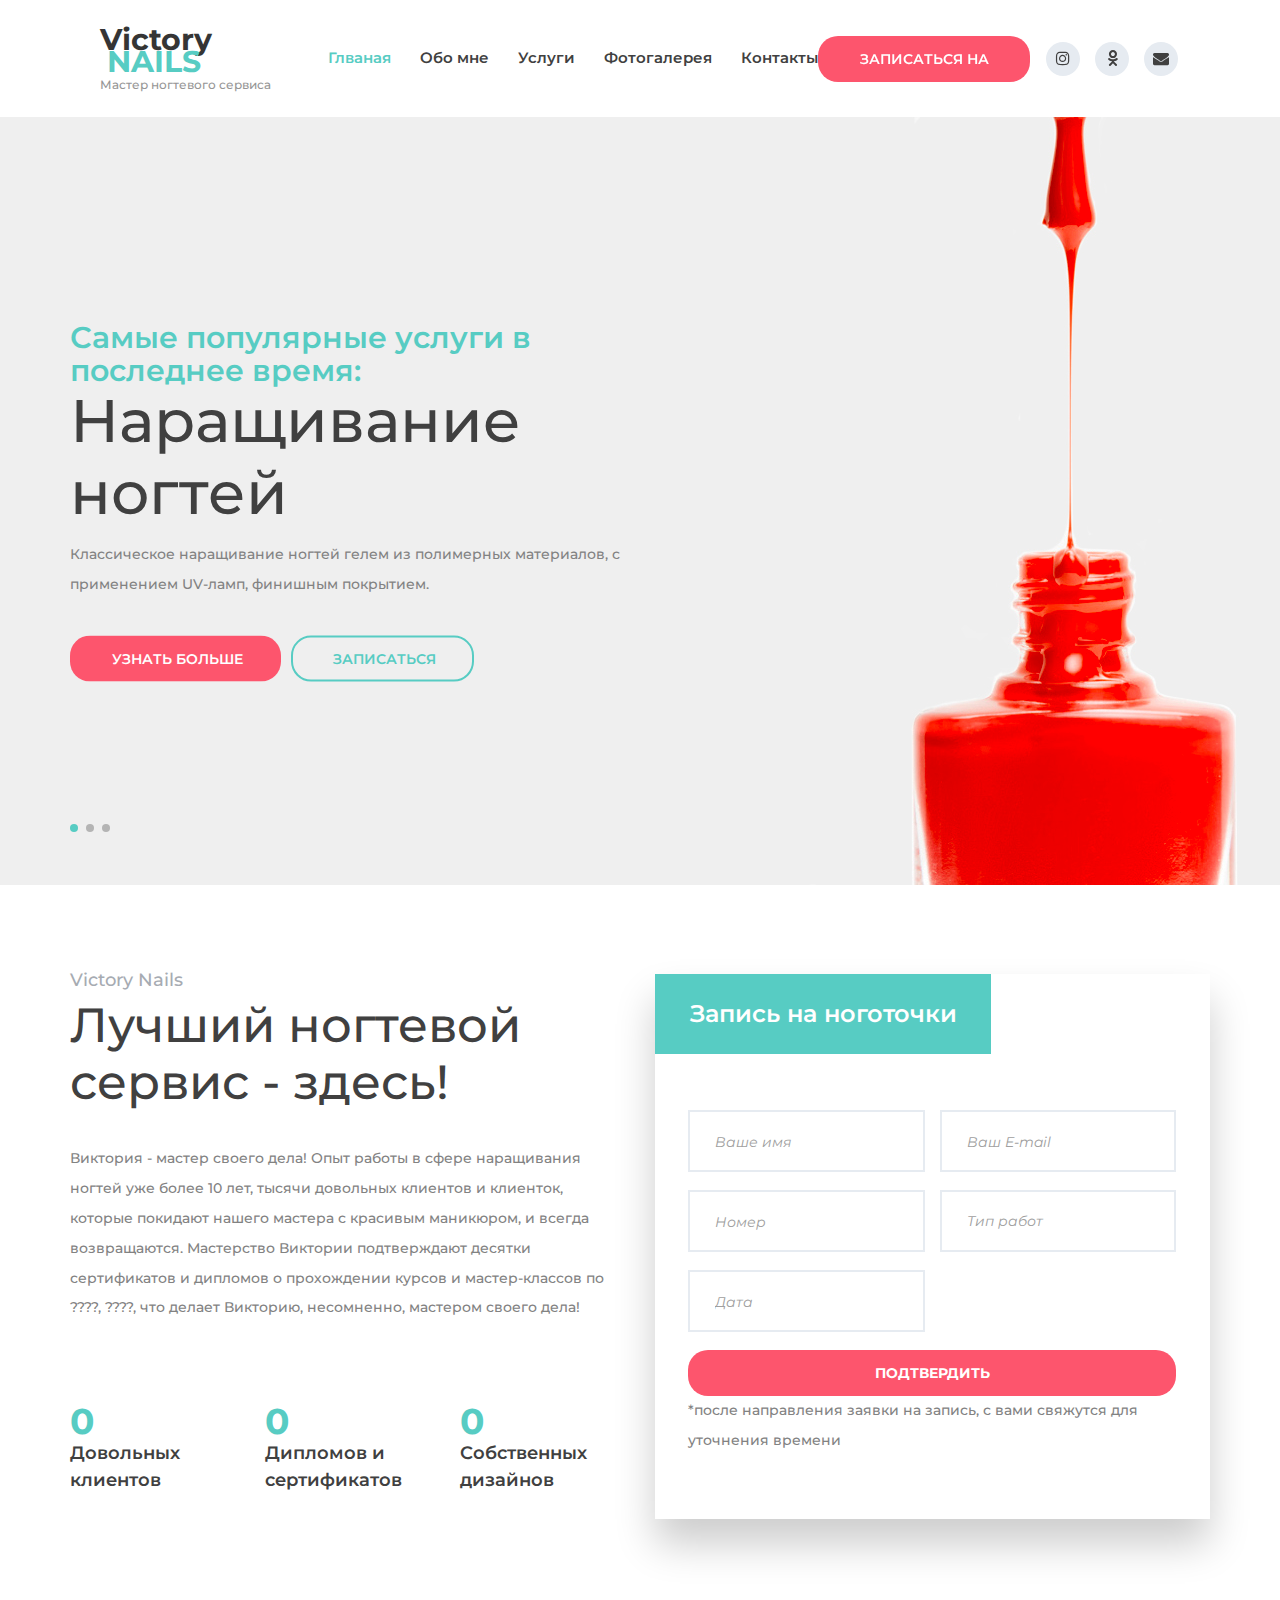
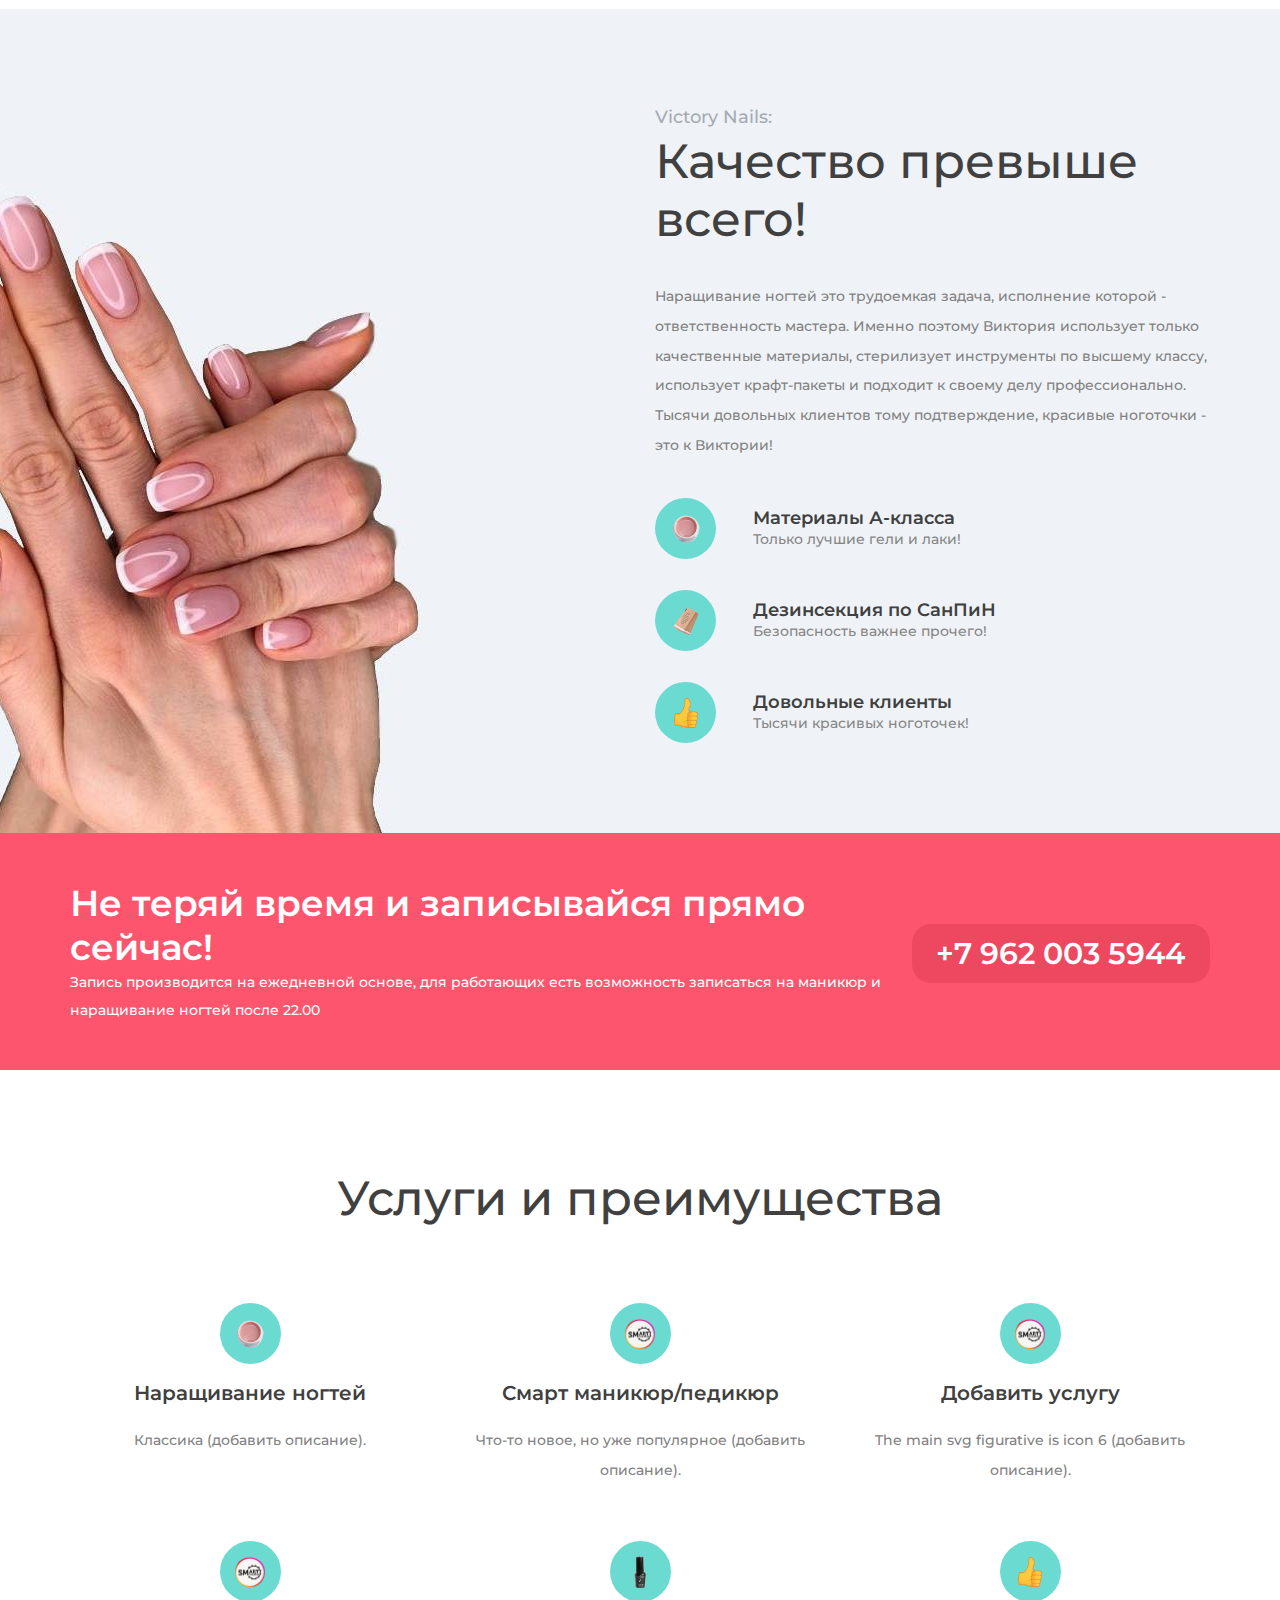
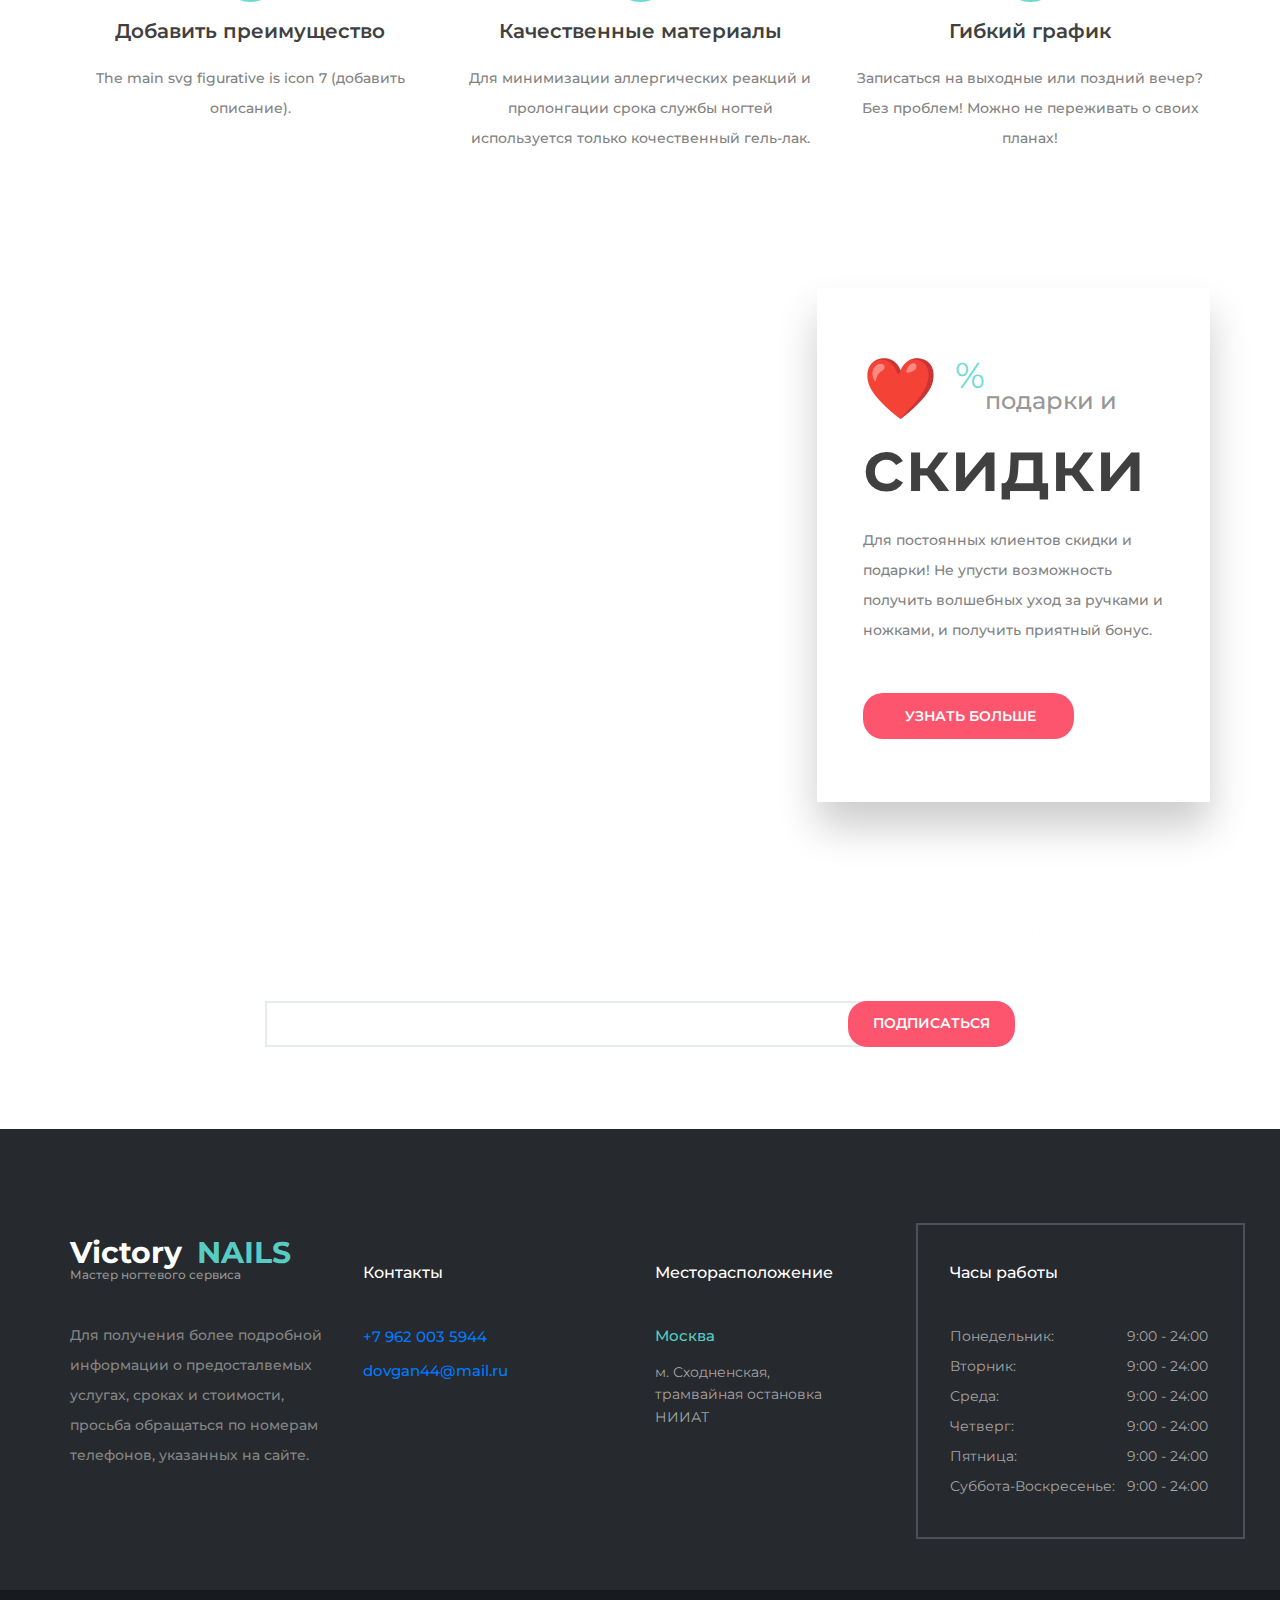
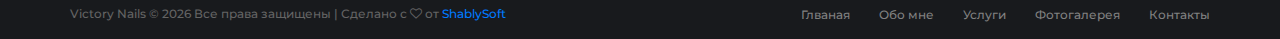
==== commit 380308a9: "finished main and about pages" ====
--- a/index.html
+++ b/index.html
@@ -1,645 +1,982 @@
 <!DOCTYPE html>
 <html lang="ru">
-<head>
-<title>Victory Nails | Мастер маникюра</title>
-<meta charset="utf-8">
-<meta http-equiv="X-UA-Compatible" content="IE=edge">
-<meta name="description" content="Dr PRO template project">
-<meta name="viewport" content="width=device-width, initial-scale=1">
-<link rel="stylesheet" type="text/css" href="styles/bootstrap-4.1.2/bootstrap.min.css">
-<link href="plugins/font-awesome-4.7.0/css/font-awesome.min.css" rel="stylesheet" type="text/css">
-<link rel="stylesheet" type="text/css" href="plugins/OwlCarousel2-2.2.1/owl.carousel.css">
-<link rel="stylesheet" type="text/css" href="plugins/OwlCarousel2-2.2.1/owl.theme.default.css">
-<link rel="stylesheet" type="text/css" href="plugins/OwlCarousel2-2.2.1/animate.css">
-<link href="plugins/jquery-datepicker/jquery-ui.css" rel="stylesheet" type="text/css">
-<link rel="stylesheet" type="text/css" href="styles/main_styles.css">
-<link rel="stylesheet" type="text/css" href="styles/responsive.css">
-</head>
-<body>
-
-<div class="super_container">
-	
-	<!-- Header -->
-
-	<header class="header trans_400">
-		<div class="header_content d-flex flex-row align-items-center jusity-content-start trans_400">
-
-			<!-- Logo -->
-			<div class="logo">
-				<a href="#">
-					<div>Victory<span>Nails</span></div>
-					<div>Мастер ногтевого сервиса</div>
-				</a>
-			</div>
-
-			<!-- Main Navigation -->
-			<nav class="main_nav">
-				<ul class="d-flex flex-row align-items-center justify-content-start">
-					<li class="active"><a href="index.html">Глваная</a></li>
-					<li><a href="about.html">Обо мне</a></li>
-					<li><a href="services.html">Услуги</a></li>
-					<li><a href="blog.html">Фотогалерея</a></li>
-					<li><a href="contact.html">Контакты</a></li>
-				</ul>
-			</nav>
-			<div class="header_extra d-flex flex-row align-items-center justify-content-end ml-auto">
-				
-				<!-- Work Hourse -->
-				<div class="work_hours">Режим работы: по записи</div>
-
-				<!-- Header Phone -->
-				<a class="header_phone" href="tel:+79620035944">+7 962 003 5944</a>
-
-				<!-- Appointment Button -->
-				<div class="button button_1 header_button"><a href="#appointment">Записаться на ноготочки</a></div>
-
-				<!-- Header Social -->
-				<div class="social header_social">
-					<ul class="d-flex flex-row align-items-center justify-content-start">
-						<li><a href="#"><i class="fa fa-instagram" aria-hidden="true"></i></a></li>
-						<li><a href="#"><i class="fa fa-facebook" aria-hidden="true"></i></a></li>
-						<li><a href="#"><i class="fa fa-twitter" aria-hidden="true"></i></a></li>
-					</ul>
-				</div>
-
-				<!-- Hamburger -->
-				<div class="hamburger"><i class="fa fa-bars" aria-hidden="true"></i></div>
-			</div>
-		</div>
-	</header>
-
-	<!-- Menu -->
-
-	<div class="menu_overlay trans_400"></div>
-	<div class="menu trans_400">
-		<div class="menu_close_container"><div class="menu_close"><div></div><div></div></div></div>
-		<nav class="menu_nav">
-			<ul>
-				<li><a href="index.html">Глваная</a></li>
-				<li><a href="about.html">Обо мне</a></li>
-				<li><a href="services.html">Услуги</a></li>
-				<li><a href="blog.html">Фотогалерея</a></li>
-				<li><a href="contact.html">Контакты</a></li>
-			</ul>
-		</nav>
-		<div class="menu_extra">
-			<div class="menu_link">Режим работы: по записи</div>
-			<div class="menu_link"><a href="tel:+79620035944">+7 962 003 5944</a></div>
-			<div class="menu_link"><a href="#appointment">Записаться на ноготочки</a></div>
-		</div>
-		<div class="social menu_social">
-			<ul class="d-flex flex-row align-items-center justify-content-start">
-				<li><a href="#"><i class="fa fa-instagram" aria-hidden="true"></i></a></li>
-				<li><a href="#"><i class="fa fa-facebook" aria-hidden="true"></i></a></li>
-				<li><a href="#"><i class="fa fa-twitter" aria-hidden="true"></i></a></li>
-			</ul>
-		</div>
-	</div>
-
-	<!-- Home -->
-
-	<div class="home">
-
-		<!-- Home Slider -->
-		<div class="home_slider_container">
-			<div class="owl-carousel owl-theme home_slider">
-				
-				<!-- Slide -->
-				<div class="owl-item">
-					<div class="background_image" style="background-image:url(images/home_slider.jpg)"></div>
-					<div class="home_container">
-						<div class="container">
-							<div class="row">
-								<div class="col">
-									<div class="home_content">
-										<div class="home_subtitle">Самые популярные услуги в последнее время:</div>
-										<div class="home_title">Наращивание ногтей</div>
-										<div class="home_text">
-											<p>Lorem ipsum dolor sit amet, consectetur adipiscing elit. Donec malesuada lorem maximus mauris scelerisque, at rutrum nulla dictum. Ut ac ligula sapien. Suspendisse cursus faucibus finibus.</p>
-										</div>
-										<div class="home_buttons d-flex flex-row align-items-center justify-content-start">
-											<div class="button button_1 trans_200"><a href="#">Узнать больше</a></div>
-											<div class="button button_2 trans_200"><a href="#appointment">Записаться</a></div>
-										</div>
-									</div>
-								</div>
-							</div>
-						</div>
-					</div>
-				</div>
-
-				<!-- Slide -->
-				<div class="owl-item">
-					<div class="background_image" style="background-image:url(images/home_slider.jpg)"></div>
-					<div class="home_container">
-						<div class="container">
-							<div class="row">
-								<div class="col">
-									<div class="home_content">
-										<div class="home_subtitle">Самые популярные услуги в последнее время:</div>
-										<div class="home_title">Смарт-маникюр</div>
-										<div class="home_text">
-											<p>Lorem ipsum dolor sit amet, consectetur adipiscing elit. Donec malesuada lorem maximus mauris scelerisque, at rutrum nulla dictum. Ut ac ligula sapien. Suspendisse cursus faucibus finibus.</p>
-										</div>
-										<div class="home_buttons d-flex flex-row align-items-center justify-content-start">
-											<div class="button button_1 trans_200"><a href="#">Узнать больше</a></div>
-											<div class="button button_2 trans_200"><a href="#appointment">Записаться</a></div>
-										</div>
-									</div>
-								</div>
-							</div>
-						</div>
-					</div>
-				</div>
-
-				<!-- Slide -->
-				<div class="owl-item">
-					<div class="background_image" style="background-image:url(images/home_slider.jpg)"></div>
-					<div class="home_container">
-						<div class="container">
-							<div class="row">
-								<div class="col">
-									<div class="home_content">
-										<div class="home_subtitle">Самые популярные услуги в последнее время:</div>
-										<div class="home_title">Смарт-педикюр</div>
-										<div class="home_text">
-											<p>Lorem ipsum dolor sit amet, consectetur adipiscing elit. Donec malesuada lorem maximus mauris scelerisque, at rutrum nulla dictum. Ut ac ligula sapien. Suspendisse cursus faucibus finibus.</p>
-										</div>
-										<div class="home_buttons d-flex flex-row align-items-center justify-content-start">
-											<div class="button button_1 trans_200"><a href="#">Узнать больше</a></div>
-											<div class="button button_2 trans_200"><a href="#appointment">Записаться</a></div>
-										</div>
-									</div>
-								</div>
-							</div>
-						</div>
-					</div>
-				</div>
-
-			</div>
-
-			<!-- Home Slider Dots -->
-
-			<div class="home_slider_dots">
-				<ul id="home_slider_custom_dots" class="home_slider_custom_dots d-flex flex-row align-items-center justify-content-start">
-					<li class="home_slider_custom_dot trans_200 active"></li>
-					<li class="home_slider_custom_dot trans_200"></li>
-					<li class="home_slider_custom_dot trans_200"></li>
-				</ul>
-			</div>
-
-		</div>
-	</div>
-
-	<!-- Intro -->
-
-	<div class="intro">
-		<div class="container">
-			<div class="row">
-
-				<!-- Intro Content -->
-				<div class="col-lg-6 intro_col" id="appointment">
-					<div class="intro_content">
-						<div class="section_title_container">
-							<div class="section_subtitle">Victory Nails</div>
-							<div class="section_title"><h2>Лучший ногтевой сервис - здесь!</h2></div>
-						</div>
-						<div class="intro_text">
-							<p>Виктория - мастер своего дела! Опыт работы в сфере наращивания ногтей уже более 10 лет, тысячи довольных клиентов и клиенток, которые покидают нашего мастера с красивым маникюром, и всегда возвращаются. Мастерство Виктории подтверждают десятки сертификатов и дипломов о прохождении курсов и мастер-классов по ????, ????, что делает Викторию, несомненно, мастером своего дела!</p>
-						</div>
-						<div class="milestones">
-							<div class="row milestones_row">
-							
-								<!-- Milestone -->
-								<div class="col-md-4 milestone_col">
-									<div class="milestone">
-										<div class="milestone_counter" data-end-value="5000" data-sign-before="+">0</div>
-										<div class="milestone_text">Довольных клиентов</div>
-									</div>
-								</div>
-
-								<!-- Milestone -->
-								<div class="col-md-4 milestone_col">
-									<div class="milestone">
-										<div class="milestone_counter" data-end-value="78">0</div>
-										<div class="milestone_text">Дипломов и сертификатов</div>
-									</div>
-								</div>
-
-								<!-- Milestone -->
-								<div class="col-md-4 milestone_col">
-									<div class="milestone">
-										<div class="milestone_counter" data-end-value="100" data-sign-before="+">0</div>
-										<div class="milestone_text">Собственных дизайнов</div>
-									</div>
-								</div>
-
-							</div>
-						</div>
-					</div>
-				</div>
-
-				<!-- Intro Form -->
-				<div class="col-lg-6 intro_col">
-					<div class="intro_form_container">
-						<div class="intro_form_title">Запись на ноготочки</div>
-						<form action="#" class="intro_form" id="intro_form">
-							<div class="d-flex flex-row align-items-start justify-content-between flex-wrap">
-								<input type="text" class="intro_input" placeholder="Ваше имя" required="required">
-								<input type="email" class="intro_input" placeholder="Ваш E-mail" required="required">
-								<input type="tel" class="intro_input" placeholder="Ваш номер телефона" required="required">
-								<select class="intro_select intro_input" required>
-									<option disabled="" selected="" value="">Тип работ</option>
-									<option>Маникюр</option>
-									<option>Педикюр</option>
-									<option>Наращивание ногтей</option>
-								</select>
-								<input type="text" id="datepicker" class="intro_input datepicker" placeholder="Дата" required="required">
-							</div>
-							<button class="button button_1 intro_button trans_200">Подтвердить</button>
-							<p>*просьба учесть, после направления заявки на запись, с вами свяжуться для уточнения времени</p>
-						</form>
-					</div>
-				</div>
-
-			</div>
-		</div>
-	</div>
-
-	<!-- Why Choose Us -->
-
-	<div class="why">
-		<!-- <div class="background_image" style="background-image:url(images/why.jpg)"></div> -->
-		<div class="container">
-			<div class="row row-eq-height">
-
-				<!-- Why Choose Us Image -->
-				<div class="col-lg-6 order-lg-1 order-2">
-					<div class="why_image_container">
-						<div class="why_image"><img src="images/why_1.jpg" alt=""></div>
-					</div>
-				</div>
-
-				<!-- Why Choose Us Content -->
-				<div class="col-lg-6 order-lg-2 order-1">
-					<div class="why_content">
-						<div class="section_title_container">
-							<div class="section_subtitle">This is Dr Pro</div>
-							<div class="section_title"><h2>Why choose us?</h2></div>
-						</div>
-						<div class="why_text">
-							<p>Odio ultrices ut. Etiam ac erat ut enim maximus accumsan vel ac nisl. Duis feugiat bibendum orci, non elementum urna vestibulum in. Nulla facilisi. Nulla egestas vel lacus sed interdum. Sed mollis, orci elementum eleifend tempor, nunc libero porttitor tellus, vel pharetra metus dolor.</p>
-						</div>
-						<div class="why_list">
-							<ul>
-
-								<!-- Why List Item -->
-								<li class="d-flex flex-row align-items-center justify-content-start">
-									<div class="icon_container d-flex flex-column align-items-center justify-content-center">
-										<div class="icon"><img src="images/icon_1.svg" alt="https://www.flaticon.com/authors/prosymbols"></div>
-									</div>
-									<div class="why_list_content">
-										<div class="why_list_title">Only Top Products</div>
-										<div class="why_list_text">Etiam ac erat ut enim maximus accumsan vel ac nisl</div>
-									</div>
-								</li>
-
-								<!-- Why List Item -->
-								<li class="d-flex flex-row align-items-center justify-content-start">
-									<div class="icon_container d-flex flex-column align-items-center justify-content-center">
-										<div class="icon"><img src="images/icon_2.svg" alt="https://www.flaticon.com/authors/prosymbols"></div>
-									</div>
-									<div class="why_list_content">
-										<div class="why_list_title">The best Doctors</div>
-										<div class="why_list_text">Ac erat ut enim maximus accumsan vel ac</div>
-									</div>
-								</li>
-
-								<!-- Why List Item -->
-								<li class="d-flex flex-row align-items-center justify-content-start">
-									<div class="icon_container d-flex flex-column align-items-center justify-content-center">
-										<div class="icon"><img src="images/icon_3.svg" alt="https://www.flaticon.com/authors/prosymbols"></div>
-									</div>
-									<div class="why_list_content">
-										<div class="why_list_title">Great Feedback</div>
-										<div class="why_list_text">Etiam ac erat ut enim maximus accumsan vel</div>
-									</div>
-								</li>
-
-							</ul>
-						</div>
-					</div>
-				</div>
-			</div>
-		</div>
-	</div>
-
-	<!-- Call to action -->
-
-	<div class="cta">
-		<div class="container">
-			<div class="row">
-				<div class="col">
-					<div class="cta_container d-flex flex-lg-row flex-column align-items-lg-center align-items-start justify-content-start">
-						<div class="cta_content">
-							<div class="cta_title">Make your appointment today!</div>
-							<div class="cta_text">Etiam ac erat ut enim maximus accumsan vel ac nisl</div>
-						</div>
-						<div class="cta_phone ml-lg-auto">+34 586 778 8892</div>
-					</div>
-				</div>
-			</div>
-		</div>
-	</div>
-
-	<!-- Services -->
-
-	<div class="services">
-		<div class="container">
-			<div class="row">
-				<div class="col text-center">
-					<div class="section_title_container">
-						<div class="section_subtitle">This is Dr Pro</div>
-						<div class="section_title"><h2>Our Services</h2></div>
-					</div>
-				</div>
-			</div>
-			<div class="row services_row">
-				
-				<!-- Service -->
-				<div class="col-xl-4 col-md-6 service_col">
-					<div class="service text-center">
-						<div class="service">
-							<div class="icon_container d-flex flex-column align-items-center justify-content-center ml-auto mr-auto">
-								<div class="icon"><img src="images/icon_4.svg" alt="https://www.flaticon.com/authors/prosymbols"></div>
-							</div>
-							<div class="service_title">Breast Augmentation</div>
-							<div class="service_text">
-								<p>Odio ultrices ut. Etiam ac erat ut enim maximus accumsan vel ac nisl. Duis feugiat bibendum orci, non elementum urna.</p>
-							</div>
-						</div>
-					</div>
-				</div>
-
-				<!-- Service -->
-				<div class="col-xl-4 col-md-6 service_col">
-					<div class="service text-center">
-						<div class="service">
-							<div class="icon_container d-flex flex-column align-items-center justify-content-center ml-auto mr-auto">
-								<div class="icon"><img src="images/icon_5.svg" alt="https://www.flaticon.com/authors/prosymbols"></div>
-							</div>
-							<div class="service_title">Breast Augmentation</div>
-							<div class="service_text">
-								<p>Odio ultrices ut. Etiam ac erat ut enim maximus accumsan vel ac nisl. Duis feugiat bibendum orci, non elementum urna.</p>
-							</div>
-						</div>
-					</div>
-				</div>
-
-				<!-- Service -->
-				<div class="col-xl-4 col-md-6 service_col">
-					<div class="service text-center">
-						<div class="service">
-							<div class="icon_container d-flex flex-column align-items-center justify-content-center ml-auto mr-auto">
-								<div class="icon"><img src="images/icon_6.svg" alt="https://www.flaticon.com/authors/prosymbols"></div>
-							</div>
-							<div class="service_title">Breast Augmentation</div>
-							<div class="service_text">
-								<p>Odio ultrices ut. Etiam ac erat ut enim maximus accumsan vel ac nisl. Duis feugiat bibendum orci, non elementum urna.</p>
-							</div>
-						</div>
-					</div>
-				</div>
-
-				<!-- Service -->
-				<div class="col-xl-4 col-md-6 service_col">
-					<div class="service text-center">
-						<div class="service">
-							<div class="icon_container d-flex flex-column align-items-center justify-content-center ml-auto mr-auto">
-								<div class="icon"><img src="images/icon_7.svg" alt="https://www.flaticon.com/authors/prosymbols"></div>
-							</div>
-							<div class="service_title">Breast Augmentation</div>
-							<div class="service_text">
-								<p>Odio ultrices ut. Etiam ac erat ut enim maximus accumsan vel ac nisl. Duis feugiat bibendum orci, non elementum urna.</p>
-							</div>
-						</div>
-					</div>
-				</div>
-
-				<!-- Service -->
-				<div class="col-xl-4 col-md-6 service_col">
-					<div class="service text-center">
-						<div class="service">
-							<div class="icon_container d-flex flex-column align-items-center justify-content-center ml-auto mr-auto">
-								<div class="icon"><img src="images/icon_8.svg" alt="https://www.flaticon.com/authors/prosymbols"></div>
-							</div>
-							<div class="service_title">Breast Augmentation</div>
-							<div class="service_text">
-								<p>Odio ultrices ut. Etiam ac erat ut enim maximus accumsan vel ac nisl. Duis feugiat bibendum orci, non elementum urna.</p>
-							</div>
-						</div>
-					</div>
-				</div>
-
-				<!-- Service -->
-				<div class="col-xl-4 col-md-6 service_col">
-					<div class="service text-center">
-						<div class="service">
-							<div class="icon_container d-flex flex-column align-items-center justify-content-center ml-auto mr-auto">
-								<div class="icon"><img src="images/icon_3.svg" alt="https://www.flaticon.com/authors/prosymbols"></div>
-							</div>
-							<div class="service_title">Breast Augmentation</div>
-							<div class="service_text">
-								<p>Odio ultrices ut. Etiam ac erat ut enim maximus accumsan vel ac nisl. Duis feugiat bibendum orci, non elementum urna.</p>
-							</div>
-						</div>
-					</div>
-				</div>
-
-			</div>
-		</div>
-	</div>
-
-	<!-- Extra -->
-
-	<div class="extra">
-		<div class="parallax_background parallax-window" data-parallax="scroll" data-image-src="images/extra.jpg" data-speed="0.8"></div>
-		<div class="container">
-			<div class="row">
-				<div class="col">
-					<div class="extra_container d-flex flex-row align-items-start justify-content-end">
-						<div class="extra_content">
-							<div class="extra_disc d-flex flex-row align-items-end justify-content-start">
-								<div>30<span>%</span></div>
-								<div>Discount</div>
-							</div>
-							<div class="extra_title">Only in August</div>
-							<div class="extra_text">
-								<p>Nulla facilisi. Nulla egestas vel lacus sed interdum. Sed mollis, orci elementum eleifend tempor, nunc libero porttitor tellus.</p>
-							</div>
-							<div class="button button_1 extra_link trans_200"><a href="#">read more</a></div>
-						</div>
-					</div>
-				</div>
-			</div>
-		</div>
-	</div>
-
-	<!-- Newsletter -->
-
-	<div class="newsletter">
-		<div class="parallax_background parallax-window" data-parallax="scroll" data-image-src="images/newsletter.jpg" data-speed="0.8"></div>
-		<div class="container">
-			<div class="row">
-				<div class="col text-center">
-					<div class="newsletter_title">Subscribe to our newsletter</div>
-				</div>
-			</div>
-			<div class="row newsletter_row">
-				<div class="col-lg-8 offset-lg-2">
-					<div class="newsletter_form_container">
-						<form action="#" id="newsleter_form" class="newsletter_form">
-							<input type="email" class="newsletter_input" placeholder="Your E-mail" required="required">
-							<button class="newsletter_button">subscribe</button>
-						</form>
-					</div>
-				</div>
-			</div>
-		</div>
-	</div>
-
-	<!-- Footer -->
-
-	<footer class="footer">
-		<div class="footer_content">
-			<div class="container">
-				<div class="row">
-
-					<!-- Footer About -->
-					<div class="col-lg-3 footer_col">
-						<div class="footer_about">
-							<div class="footer_logo">
-								<a href="#">
-									<div>Dr<span>PRO</span></div>
-									<div>Plastic Surgery</div>
-								</a>
-							</div>
-							<div class="footer_about_text">
-								<p>Nulla facilisi. Nulla egestas vel lacus sed interdum. Sed mollis, orci eleme ntum eleifend tempor, nunc libero porttitor tellus.</p>
-							</div>
-						</div>
-					</div>
-
-					<!-- Footer Contact Info -->
-					<div class="col-lg-3 footer_col">
-						<div class="footer_contact">
-							<div class="footer_title">Contact Info</div>
-							<ul class="contact_list">
-								<li>+53 345 7953 32453</li>
-								<li>yourmail@gmail.com</li>
-								<li>contact@gmail.com</li>
-							</ul>
-						</div>
-					</div>
-
-					<!-- Footer Locations -->
-					<div class="col-lg-3 footer_col">
-						<div class="footer_location">
-							<div class="footer_title">Our Locations</div>
-							<ul class="locations_list">
-								<li>
-									<div class="location_title">Miami</div>
-									<div class="location_text">45 Creekside Av  FL 931</div>
-								</li>
-								<li>
-									<div class="location_title">Los Angeles</div>
-									<div class="location_text">1481 Creekside Lane Avila Beach, CA 931</div>
-								</li>
-							</ul>
-						</div>
-					</div>
-
-					<!-- Footer Opening Hours -->
-					<div class="col-lg-3 footer_col">
-						<div class="opening_hours">
-							<div class="footer_title">Opening Hours</div>
-							<ul class="opening_hours_list">
-								<li class="d-flex flex-row align-items-start justify-content-start">
-									<div>Monday:</div>
-									<div class="ml-auto">8:00am - 9:00pm</div>
-								</li>
-								<li class="d-flex flex-row align-items-start justify-content-start">
-									<div>Thuesday:</div>
-									<div class="ml-auto">8:00am - 9:00pm</div>
-								</li>
-								<li class="d-flex flex-row align-items-start justify-content-start">
-									<div>Wednesday:</div>
-									<div class="ml-auto">8:00am - 9:00pm</div>
-								</li>
-								<li class="d-flex flex-row align-items-start justify-content-start">
-									<div>Thursday:</div>
-									<div class="ml-auto">8:00am - 9:00pm</div>
-								</li>
-								<li class="d-flex flex-row align-items-start justify-content-start">
-									<div>Friday:</div>
-									<div class="ml-auto">8:00am - 7:00pm</div>
-								</li>
-							</ul>
-						</div>
-					</div>
-
-				</div>
-			</div>
-		</div>
-		<div class="footer_bar">
-			<div class="container">
-				<div class="row">
-					<div class="col">
-						<div class="footer_bar_content  d-flex flex-md-row flex-column align-items-md-center justify-content-start">
-							<div class="copyright"><!-- Link back to Colorlib can't be removed. Template is licensed under CC BY 3.0. -->
-Copyright &copy;<script>document.write(new Date().getFullYear());</script> All rights reserved | This template is made with <i class="fa fa-heart-o" aria-hidden="true"></i> by <a href="https://colorlib.com" target="_blank">Colorlib</a>
-<!-- Link back to Colorlib can't be removed. Template is licensed under CC BY 3.0. -->
-</div>
-							<nav class="footer_nav ml-md-auto">
-								<ul class="d-flex flex-row align-items-center justify-content-start">
-									<li><a href="index.html">Home</a></li>
-									<li><a href="about.html">About us</a></li>
-									<li><a href="services.html">Services</a></li>
-									<li><a href="blog.html">News</a></li>
-									<li><a href="contact.html">Contact</a></li>
-								</ul>
-							</nav>
-						</div>
-					</div>
-				</div>
-			</div>			
-		</div>
-	</footer>
-</div>
-
-<script src="js/jquery-3.2.1.min.js"></script>
-<script src="styles/bootstrap-4.1.2/popper.js"></script>
-<script src="styles/bootstrap-4.1.2/bootstrap.min.js"></script>
-<script src="plugins/greensock/TweenMax.min.js"></script>
-<script src="plugins/greensock/TimelineMax.min.js"></script>
-<script src="plugins/scrollmagic/ScrollMagic.min.js"></script>
-<script src="plugins/greensock/animation.gsap.min.js"></script>
-<script src="plugins/greensock/ScrollToPlugin.min.js"></script>
-<script src="plugins/OwlCarousel2-2.2.1/owl.carousel.js"></script>
-<script src="plugins/easing/easing.js"></script>
-<script src="plugins/parallax-js-master/parallax.min.js"></script>
-<script src="plugins/jquery-datepicker/jquery-ui.js"></script>
-<script src="js/custom.js"></script>
-
-<!-- Global site tag (gtag.js) - Google Analytics -->
-<script async src="https://www.googletagmanager.com/gtag/js?id=UA-23581568-13"></script>
-<script>
-  window.dataLayer = window.dataLayer || [];
-  function gtag(){dataLayer.push(arguments);}
-  gtag('js', new Date());
-
-  gtag('config', 'UA-23581568-13');
-</script>
-
-</body>
-</html>+  <head>
+    <title>Victory Nails | Мастер маникюра</title>
+    <meta charset="utf-8" />
+    <meta http-equiv="X-UA-Compatible" content="IE=edge" />
+    <meta
+      name="description"
+      content="Сайт мастера маникюра и наращивания ногтей Виктории - Victory Nails"
+    />
+    <meta name="viewport" content="width=device-width, initial-scale=1" />
+    <link
+      rel="stylesheet"
+      type="text/css"
+      href="styles/bootstrap-4.1.2/bootstrap.min.css"
+    />
+    <link
+      href="plugins/font-awesome-4.7.0/css/font-awesome.min.css"
+      rel="stylesheet"
+      type="text/css"
+    />
+    <link
+      rel="stylesheet"
+      type="text/css"
+      href="plugins/OwlCarousel2-2.2.1/owl.carousel.css"
+    />
+    <link
+      rel="stylesheet"
+      type="text/css"
+      href="plugins/OwlCarousel2-2.2.1/owl.theme.default.css"
+    />
+    <link
+      rel="stylesheet"
+      type="text/css"
+      href="plugins/OwlCarousel2-2.2.1/animate.css"
+    />
+    <link
+      href="plugins/jquery-datepicker/jquery-ui.css"
+      rel="stylesheet"
+      type="text/css"
+    />
+    <link rel="stylesheet" type="text/css" href="styles/main_styles.css" />
+    <link rel="stylesheet" type="text/css" href="styles/responsive.css" />
+  </head>
+  <body>
+    <div class="super_container">
+      <!-- Header -->
+
+      <header class="header trans_400">
+        <div
+          class="header_content d-flex flex-row align-items-center jusity-content-start trans_400"
+        >
+          <!-- Logo -->
+          <div class="logo">
+            <a href="#">
+              <div>
+                Victory
+                <span>NAILS</span>
+              </div>
+              <div>Мастер ногтевого сервиса</div>
+            </a>
+          </div>
+
+          <!-- Main Navigation -->
+          <nav class="main_nav">
+            <ul
+              class="d-flex flex-row align-items-center justify-content-start"
+            >
+              <li class="active"><a href="index.html">Глваная</a></li>
+              <li><a href="about.html">Обо мне</a></li>
+              <li><a href="services.html">Услуги</a></li>
+              <li><a href="blog.html">Фотогалерея</a></li>
+              <li><a href="contact.html">Контакты</a></li>
+            </ul>
+          </nav>
+          <div
+            class="header_extra d-flex flex-row align-items-center justify-content-end ml-auto"
+          >
+            <!-- Work Hourse -->
+            <div class="work_hours">Режим работы: по записи</div>
+
+            <!-- Header Phone -->
+            <a class="header_phone" href="tel:+79620035944">+7 962 003 5944</a>
+
+            <!-- Appointment Button -->
+            <div class="button button_1 header_button">
+              <a href="#appointment">Записаться на ноготочки</a>
+            </div>
+
+            <!-- Header Social -->
+            <div class="social header_social">
+              <ul
+                class="d-flex flex-row align-items-center justify-content-start"
+              >
+                <li>
+                  <a href="https://www.instagram.com/manikure_servis">
+                    <i class="fa fa-instagram" aria-hidden="true"></i>
+                  </a>
+                </li>
+                <li>
+                  <a href="https://m.ok.ru/profile/563475919467">
+                    <i class="fa fa-odnoklassniki"></i>
+                  </a>
+                </li>
+                <li>
+                  <a href="mailto:dovgan44@mail.ru">
+                    <i class="fa fa-envelope" aria-hidden="true"></i>
+                  </a>
+                </li>
+              </ul>
+            </div>
+
+            <!-- Hamburger -->
+            <div class="hamburger">
+              <i class="fa fa-bars" aria-hidden="true"></i>
+            </div>
+          </div>
+        </div>
+      </header>
+
+      <!-- Menu -->
+
+      <div class="menu_overlay trans_400"></div>
+      <div class="menu trans_400">
+        <div class="menu_close_container">
+          <div class="menu_close">
+            <div></div>
+            <div></div>
+          </div>
+        </div>
+        <nav class="menu_nav">
+          <ul>
+            <li><a href="index.html">Глваная</a></li>
+            <li><a href="about.html">Обо мне</a></li>
+            <li><a href="services.html">Услуги</a></li>
+            <li><a href="blog.html">Фотогалерея</a></li>
+            <li><a href="contact.html">Контакты</a></li>
+          </ul>
+        </nav>
+        <div class="menu_extra">
+          <div class="menu_link">Режим работы: по записи</div>
+          <div class="menu_link">
+            <a href="tel:+79620035944">+7 962 003 5944</a>
+          </div>
+          <div class="menu_link">
+            <a href="#appointment">Записаться на ноготочки</a>
+          </div>
+        </div>
+        <div class="social menu_social">
+          <ul class="d-flex flex-row align-items-center justify-content-start">
+            <li>
+              <a href="https://www.instagram.com/manikure_servis">
+                <i class="fa fa-instagram" aria-hidden="true"></i>
+              </a>
+            </li>
+            <li>
+              <a href="https://m.ok.ru/profile/563475919467">
+                <i class="fa fa-odnoklassniki" aria-hidden="true"></i>
+              </a>
+            </li>
+            <li>
+              <a href="mailto:dovgan44@mail.ru">
+                <i class="fa fa-envelope" aria-hidden="true"></i>
+              </a>
+            </li>
+          </ul>
+        </div>
+      </div>
+
+      <!-- Home -->
+
+      <div class="home">
+        <!-- Home Slider -->
+        <div class="home_slider_container">
+          <div class="owl-carousel owl-theme home_slider">
+            <!-- Slide -->
+            <div class="owl-item">
+              <div
+                class="background_image"
+                style="background-image: url(images/home_slider.jpg);"
+              ></div>
+              <div class="home_container">
+                <div class="container">
+                  <div class="row">
+                    <div class="col">
+                      <div class="home_content">
+                        <div class="home_subtitle">
+                          Самые популярные услуги в последнее время:
+                        </div>
+                        <div class="home_title">Наращивание ногтей</div>
+                        <div class="home_text">
+                          <p>
+                            Классическое наращивание ногтей гелем из полимерных
+                            материалов, с применением UV-ламп, финишным
+                            покрытием.
+                          </p>
+                        </div>
+                        <div
+                          class="home_buttons d-flex flex-row align-items-center justify-content-start"
+                        >
+                          <div class="button button_1 trans_200">
+                            <a href="#">Узнать больше</a>
+                          </div>
+                          <div class="button button_2 trans_200">
+                            <a href="#appointment">Записаться</a>
+                          </div>
+                        </div>
+                      </div>
+                    </div>
+                  </div>
+                </div>
+              </div>
+            </div>
+
+            <!-- Slide -->
+            <div class="owl-item">
+              <div
+                class="background_image"
+                style="background-image: url(images/home_slider.jpg);"
+              ></div>
+              <div class="home_container">
+                <div class="container">
+                  <div class="row">
+                    <div class="col">
+                      <div class="home_content">
+                        <div class="home_subtitle">
+                          Самые популярные услуги в последнее время:
+                        </div>
+                        <div class="home_title">Смарт-маникюр</div>
+                        <div class="home_text">
+                          <p>
+                            Кое-что нвоое и неизведанное, но уже очень
+                            популярное! Ваши ручки будут сиять, а гладкость кожи
+                            сохранится на долгие недели.
+                          </p>
+                        </div>
+                        <div
+                          class="home_buttons d-flex flex-row align-items-center justify-content-start"
+                        >
+                          <div class="button button_1 trans_200">
+                            <a href="#">Узнать больше</a>
+                          </div>
+                          <div class="button button_2 trans_200">
+                            <a href="#appointment">Записаться</a>
+                          </div>
+                        </div>
+                      </div>
+                    </div>
+                  </div>
+                </div>
+              </div>
+            </div>
+
+            <!-- Slide -->
+            <div class="owl-item">
+              <div
+                class="background_image"
+                style="background-image: url(images/home_slider.jpg);"
+              ></div>
+              <div class="home_container">
+                <div class="container">
+                  <div class="row">
+                    <div class="col">
+                      <div class="home_content">
+                        <div class="home_subtitle">
+                          Самые популярные услуги в последнее время:
+                        </div>
+                        <div class="home_title">Смарт-педикюр</div>
+                        <div class="home_text">
+                          <p>
+                            Позвольте вашим пяточкам дышать, попробуйте новый
+                            вид педикюра, ставший столь популярным в последнее
+                            время.
+                          </p>
+                        </div>
+                        <div
+                          class="home_buttons d-flex flex-row align-items-center justify-content-start"
+                        >
+                          <div class="button button_1 trans_200">
+                            <a href="#">Узнать больше</a>
+                          </div>
+                          <div class="button button_2 trans_200">
+                            <a href="#appointment">Записаться</a>
+                          </div>
+                        </div>
+                      </div>
+                    </div>
+                  </div>
+                </div>
+              </div>
+            </div>
+          </div>
+
+          <!-- Home Slider Dots -->
+
+          <div class="home_slider_dots">
+            <ul
+              id="home_slider_custom_dots"
+              class="home_slider_custom_dots d-flex flex-row align-items-center justify-content-start"
+            >
+              <li class="home_slider_custom_dot trans_200 active"></li>
+              <li class="home_slider_custom_dot trans_200"></li>
+              <li class="home_slider_custom_dot trans_200"></li>
+            </ul>
+          </div>
+        </div>
+      </div>
+
+      <!-- Intro -->
+
+      <div class="intro">
+        <div class="container">
+          <div class="row">
+            <!-- Intro Content -->
+            <div class="col-lg-6 intro_col" id="appointment">
+              <div class="intro_content">
+                <div class="section_title_container">
+                  <div class="section_subtitle">Victory Nails</div>
+                  <div class="section_title">
+                    <h2>Лучший ногтевой сервис - здесь!</h2>
+                  </div>
+                </div>
+                <div class="intro_text">
+                  <p>
+                    Виктория - мастер своего дела! Опыт работы в сфере
+                    наращивания ногтей уже более 10 лет, тысячи довольных
+                    клиентов и клиенток, которые покидают нашего мастера с
+                    красивым маникюром, и всегда возвращаются. Мастерство
+                    Виктории подтверждают десятки сертификатов и дипломов о
+                    прохождении курсов и мастер-классов по ????, ????, что
+                    делает Викторию, несомненно, мастером своего дела!
+                  </p>
+                </div>
+                <div class="milestones">
+                  <div class="row milestones_row">
+                    <!-- Milestone -->
+                    <div class="col-md-4 milestone_col">
+                      <div class="milestone">
+                        <div
+                          class="milestone_counter"
+                          data-end-value="5000"
+                          data-sign-before="+"
+                        >
+                          0
+                        </div>
+                        <div class="milestone_text">Довольных клиентов</div>
+                      </div>
+                    </div>
+
+                    <!-- Milestone -->
+                    <div class="col-md-4 milestone_col">
+                      <div class="milestone">
+                        <div class="milestone_counter" data-end-value="78">
+                          0
+                        </div>
+                        <div class="milestone_text">
+                          Дипломов и сертификатов
+                        </div>
+                      </div>
+                    </div>
+
+                    <!-- Milestone -->
+                    <div class="col-md-4 milestone_col">
+                      <div class="milestone">
+                        <div
+                          class="milestone_counter"
+                          data-end-value="100"
+                          data-sign-before="+"
+                        >
+                          0
+                        </div>
+                        <div class="milestone_text">Собственных дизайнов</div>
+                      </div>
+                    </div>
+                  </div>
+                </div>
+              </div>
+            </div>
+
+            <!-- Intro Form -->
+            <div class="col-lg-6 intro_col">
+              <div class="intro_form_container">
+                <div class="intro_form_title">Запись на ноготочки</div>
+                <form action="#" class="intro_form" id="intro_form">
+                  <div
+                    class="d-flex flex-row align-items-start justify-content-between flex-wrap"
+                  >
+                    <input
+                      type="text"
+                      class="intro_input"
+                      placeholder="Ваше имя"
+                      required="required"
+                    />
+                    <input
+                      type="email"
+                      class="intro_input"
+                      placeholder="Ваш E-mail"
+                      required="required"
+                    />
+                    <input
+                      type="tel"
+                      class="intro_input"
+                      placeholder="Номер"
+                      required="required"
+                    />
+                    <select class="intro_select intro_input" required>
+                      <option disabled="" selected="" value="">
+                        Тип работ
+                      </option>
+                      <option>Маникюр</option>
+                      <option>Педикюр</option>
+                      <option>Наращивание ногтей</option>
+                    </select>
+                    <input
+                      type="text"
+                      id="datepicker"
+                      class="intro_input datepicker"
+                      placeholder="Дата"
+                      required="required"
+                    />
+                  </div>
+                  <button class="button button_1 intro_button trans_200">
+                    Подтвердить
+                  </button>
+                  <p>
+                    *после направления заявки на запись, с вами свяжутся для
+                    уточнения времени
+                  </p>
+                </form>
+              </div>
+            </div>
+          </div>
+        </div>
+      </div>
+
+      <!-- Why Choose Us -->
+
+      <div class="why">
+        <!-- <div class="background_image" style="background-image:url(images/why.jpg)"></div> -->
+        <div class="container">
+          <div class="row row-eq-height">
+            <!-- Why Choose Us Image -->
+            <div class="col-lg-6 order-lg-1 order-2">
+              <div class="why_image_container">
+                <div class="why_image">
+                  <img src="images/why_1.jpg" alt="" />
+                </div>
+              </div>
+            </div>
+
+            <!-- Why Choose Us Content -->
+            <div class="col-lg-6 order-lg-2 order-1">
+              <div class="why_content">
+                <div class="section_title_container">
+                  <div class="section_subtitle">Victory Nails:</div>
+                  <div class="section_title">
+                    <h2>Качество превыше всего!</h2>
+                  </div>
+                </div>
+                <div class="why_text">
+                  <p>
+                    Наращивание ногтей это трудоемкая задача, исполнение которой
+                    - ответственность мастера. Именно поэтому Виктория
+                    использует только качественные материалы, стерилизует
+                    инструменты по высшему классу, использует крафт-пакеты и
+                    подходит к своему делу профессионально. Тысячи довольных
+                    клиентов тому подтверждение, красивые ноготочки - это к
+                    Виктории!
+                  </p>
+                </div>
+                <div class="why_list">
+                  <ul>
+                    <!-- Why List Item -->
+                    <li
+                      class="d-flex flex-row align-items-center justify-content-start"
+                    >
+                      <div
+                        class="icon_container d-flex flex-column align-items-center justify-content-center"
+                      >
+                        <div class="icon">
+                          <img
+                            src="images/icon_1.svg"
+                            alt="https://www.flaticon.com/authors/prosymbols"
+                          />
+                        </div>
+                      </div>
+                      <div class="why_list_content">
+                        <div class="why_list_title">
+                          Материалы А-класса
+                        </div>
+                        <div class="why_list_text">
+                          Только лучшие гели и лаки!
+                        </div>
+                      </div>
+                    </li>
+
+                    <!-- Why List Item -->
+                    <li
+                      class="d-flex flex-row align-items-center justify-content-start"
+                    >
+                      <div
+                        class="icon_container d-flex flex-column align-items-center justify-content-center"
+                      >
+                        <div class="icon">
+                          <img
+                            src="images/icon_2.svg"
+                            alt="https://www.flaticon.com/authors/prosymbols"
+                          />
+                        </div>
+                      </div>
+                      <div class="why_list_content">
+                        <div class="why_list_title">Дезинсекция по СанПиН</div>
+                        <div class="why_list_text">
+                          Безопасность важнее прочего!
+                        </div>
+                      </div>
+                    </li>
+
+                    <!-- Why List Item -->
+                    <li
+                      class="d-flex flex-row align-items-center justify-content-start"
+                    >
+                      <div
+                        class="icon_container d-flex flex-column align-items-center justify-content-center"
+                      >
+                        <div class="icon">
+                          <img
+                            src="images/icon_3.svg"
+                            alt="https://www.flaticon.com/authors/prosymbols"
+                          />
+                        </div>
+                      </div>
+                      <div class="why_list_content">
+                        <div class="why_list_title">Довольные клиенты</div>
+                        <div class="why_list_text">
+                          Тысячи красивых ноготочек!
+                        </div>
+                      </div>
+                    </li>
+                  </ul>
+                </div>
+              </div>
+            </div>
+          </div>
+        </div>
+      </div>
+
+      <!-- Call to action -->
+
+      <div class="cta">
+        <div class="container">
+          <div class="row">
+            <div class="col">
+              <div
+                class="cta_container d-flex flex-lg-row flex-column align-items-lg-center align-items-start justify-content-start"
+              >
+                <div class="cta_content">
+                  <div class="cta_title">
+                    Не теряй время и записывайся прямо сейчас!
+                  </div>
+                  <div class="cta_text">
+                    Запись производится на ежедневной основе, для работающих
+                    есть возможность записаться на маникюр и наращивание ногтей
+                    после 22.00
+                  </div>
+                </div>
+                <div class="cta_phone ml-lg-auto">
+                  <a href="tel:+79620035944">+7 962 003 5944</a>
+                </div>
+              </div>
+            </div>
+          </div>
+        </div>
+      </div>
+
+      <!-- Services -->
+
+      <div class="services">
+        <div class="container">
+          <div class="row">
+            <div class="col text-center">
+              <div class="section_title_container">
+                <div class="section_title"><h2>Услуги и преимущества</h2></div>
+              </div>
+            </div>
+          </div>
+          <div class="row services_row">
+            <!-- Service -->
+            <div class="col-xl-4 col-md-6 service_col">
+              <div class="service text-center">
+                <div class="service">
+                  <div
+                    class="icon_container d-flex flex-column align-items-center justify-content-center ml-auto mr-auto"
+                  >
+                    <div class="icon">
+                      <img
+                        src="images/icon_1.svg"
+                        alt="https://www.flaticon.com/authors/prosymbols"
+                      />
+                    </div>
+                  </div>
+                  <div class="service_title">Наращивание ногтей</div>
+                  <div class="service_text">
+                    <p>
+                      Классика (добавить описание).
+                    </p>
+                  </div>
+                </div>
+              </div>
+            </div>
+
+            <!-- Service -->
+            <div class="col-xl-4 col-md-6 service_col">
+              <div class="service text-center">
+                <div class="service">
+                  <div
+                    class="icon_container d-flex flex-column align-items-center justify-content-center ml-auto mr-auto"
+                  >
+                    <div class="icon">
+                      <img
+                        src="images/icon_5.svg"
+                        alt="https://www.flaticon.com/authors/prosymbols"
+                      />
+                    </div>
+                  </div>
+                  <div class="service_title">Смарт маникюр/педикюр</div>
+                  <div class="service_text">
+                    <p>
+                      Что-то новое, но уже популярное (добавить описание).
+                    </p>
+                  </div>
+                </div>
+              </div>
+            </div>
+
+            <!-- Service -->
+            <div class="col-xl-4 col-md-6 service_col">
+              <div class="service text-center">
+                <div class="service">
+                  <div
+                    class="icon_container d-flex flex-column align-items-center justify-content-center ml-auto mr-auto"
+                  >
+                    <div class="icon">
+                      <img
+                        src="images/icon_5.svg"
+                        alt="https://www.flaticon.com/authors/prosymbols"
+                      />
+                    </div>
+                  </div>
+                  <div class="service_title">Добавить услугу</div>
+                  <div class="service_text">
+                    <p>
+                      The main svg figurative is icon 6 (добавить описание).
+                    </p>
+                  </div>
+                </div>
+              </div>
+            </div>
+
+            <!-- Service -->
+            <div class="col-xl-4 col-md-6 service_col">
+              <div class="service text-center">
+                <div class="service">
+                  <div
+                    class="icon_container d-flex flex-column align-items-center justify-content-center ml-auto mr-auto"
+                  >
+                    <div class="icon">
+                      <img
+                        src="images/icon_5.svg"
+                        alt="https://www.flaticon.com/authors/prosymbols"
+                      />
+                    </div>
+                  </div>
+                  <div class="service_title">Добавить преимущество</div>
+                  <div class="service_text">
+                    <p>
+                      The main svg figurative is icon 7 (добавить описание).
+                    </p>
+                  </div>
+                </div>
+              </div>
+            </div>
+
+            <!-- Service -->
+            <div class="col-xl-4 col-md-6 service_col">
+              <div class="service text-center">
+                <div class="service">
+                  <div
+                    class="icon_container d-flex flex-column align-items-center justify-content-center ml-auto mr-auto"
+                  >
+                    <div class="icon">
+                      <img
+                        src="images/icon_8.svg"
+                        alt="https://www.flaticon.com/authors/prosymbols"
+                      />
+                    </div>
+                  </div>
+                  <div class="service_title">Качественные материалы</div>
+                  <div class="service_text">
+                    <p>
+                      Для минимизации аллергических реакций и пролонгации срока
+                      службы ногтей используется только кочественный гель-лак.
+                    </p>
+                  </div>
+                </div>
+              </div>
+            </div>
+
+            <!-- Service -->
+            <div class="col-xl-4 col-md-6 service_col">
+              <div class="service text-center">
+                <div class="service">
+                  <div
+                    class="icon_container d-flex flex-column align-items-center justify-content-center ml-auto mr-auto"
+                  >
+                    <div class="icon">
+                      <img src="images/icon_3.svg" />
+                    </div>
+                  </div>
+                  <div class="service_title">Гибкий график</div>
+                  <div class="service_text">
+                    <p>
+                      Записаться на выходные или поздний вечер? Без проблем!
+                      Можно не переживать о своих планах!
+                    </p>
+                  </div>
+                </div>
+              </div>
+            </div>
+          </div>
+        </div>
+      </div>
+
+      <!-- Extra -->
+
+      <div class="extra">
+        <div
+          class="parallax_background parallax-window"
+          data-parallax="scroll"
+          data-image-src="images/extra.jpg"
+          data-speed="0.8"
+        ></div>
+        <div class="container">
+          <div class="row">
+            <div class="col">
+              <div
+                class="extra_container d-flex flex-row align-items-start justify-content-end"
+              >
+                <div class="extra_content">
+                  <div
+                    class="extra_disc d-flex flex-row align-items-end justify-content-start"
+                  >
+                    <div>
+                      ❤️
+                      <span>%</span>
+                    </div>
+                    <div>подарки и</div>
+                  </div>
+                  <div class="extra_title">скидки</div>
+                  <div class="extra_text">
+                    <p>
+                      Для постоянных клиентов скидки и подарки! Не упусти
+                      возможность получить волшебных уход за ручками и ножками,
+                      и получить приятный бонус.
+                    </p>
+                  </div>
+                  <div class="button button_1 extra_link trans_200">
+                    <a href="#">узнать больше</a>
+                  </div>
+                </div>
+              </div>
+            </div>
+          </div>
+        </div>
+      </div>
+
+      <!-- Newsletter -->
+
+      <div class="newsletter">
+        <div
+          class="parallax_background parallax-window"
+          data-parallax="scroll"
+          data-image-src="images/newsletter.jpg"
+          data-speed="0.8"
+        ></div>
+        <div class="container">
+          <div class="row">
+            <div class="col text-center">
+              <div class="newsletter_title">
+                Подпишись на нашу рассылку и получай уникальные предложения!
+              </div>
+            </div>
+          </div>
+          <div class="row newsletter_row">
+            <div class="col-lg-8 offset-lg-2">
+              <div class="newsletter_form_container">
+                <form action="#" id="newsleter_form" class="newsletter_form">
+                  <input
+                    type="email"
+                    class="newsletter_input"
+                    placeholder="Ваш E-mail"
+                    required="required"
+                  />
+                  <button class="newsletter_button">Подписаться</button>
+                </form>
+              </div>
+            </div>
+          </div>
+        </div>
+      </div>
+
+      <!-- Footer -->
+
+      <footer class="footer">
+        <div class="footer_content">
+          <div class="container">
+            <div class="row">
+              <!-- Footer About -->
+              <div class="col-lg-3 footer_col">
+                <div class="footer_about">
+                  <div class="footer_logo">
+                    <a href="#">
+                      <div>
+                        Victory
+                        <span>NAILS</span>
+                      </div>
+                      <div>Мастер ногтевого сервиса</div>
+                    </a>
+                  </div>
+                  <div class="footer_about_text">
+                    <p>
+                      Для получения более подробной информации о предосталвемых
+                      услугах, сроках и стоимости, просьба обращаться по номерам
+                      телефонов, указанных на сайте.
+                    </p>
+                  </div>
+                </div>
+              </div>
+
+              <!-- Footer Contact Info -->
+              <div class="col-lg-3 footer_col">
+                <div class="footer_contact">
+                  <div class="footer_title">Контакты</div>
+                  <ul class="contact_list">
+                    <li><a href="tel:+79620035944">+7 962 003 5944</a></li>
+                    <li><a href="mailto:">dovgan44@mail.ru</a></li>
+                  </ul>
+                </div>
+              </div>
+
+              <!-- Footer Locations -->
+              <div class="col-lg-3 footer_col">
+                <div class="footer_location">
+                  <div class="footer_title">Месторасположение</div>
+                  <ul class="locations_list">
+                    <li>
+                      <div class="location_title">Москва</div>
+                      <div class="location_text">
+                        м. Сходненская, трамвайная остановка НИИАТ
+                      </div>
+                    </li>
+                  </ul>
+                </div>
+              </div>
+
+              <!-- Footer Opening Hours -->
+              <div class="col-lg-3 footer_col">
+                <div class="opening_hours">
+                  <div class="footer_title">Часы работы</div>
+                  <ul class="opening_hours_list">
+                    <li
+                      class="d-flex flex-row align-items-start justify-content-start"
+                    >
+                      <div>Понедельник:</div>
+                      <div class="ml-auto">9:00 - 24:00</div>
+                    </li>
+                    <li
+                      class="d-flex flex-row align-items-start justify-content-start"
+                    >
+                      <div>Вторник:</div>
+                      <div class="ml-auto">9:00 - 24:00</div>
+                    </li>
+                    <li
+                      class="d-flex flex-row align-items-start justify-content-start"
+                    >
+                      <div>Среда:</div>
+                      <div class="ml-auto">9:00 - 24:00</div>
+                    </li>
+                    <li
+                      class="d-flex flex-row align-items-start justify-content-start"
+                    >
+                      <div>Четверг:</div>
+                      <div class="ml-auto">9:00 - 24:00</div>
+                    </li>
+                    <li
+                      class="d-flex flex-row align-items-start justify-content-start"
+                    >
+                      <div>Пятница:</div>
+                      <div class="ml-auto">9:00 - 24:00</div>
+                    </li>
+                    <li
+                      class="d-flex flex-row align-items-start justify-content-start"
+                    >
+                      <div>Суббота-Воскресенье:</div>
+                      <div class="ml-auto">9:00 - 24:00</div>
+                    </li>
+                  </ul>
+                </div>
+              </div>
+            </div>
+          </div>
+        </div>
+        <div class="footer_bar">
+          <div class="container">
+            <div class="row">
+              <div class="col">
+                <div
+                  class="footer_bar_content d-flex flex-md-row flex-column align-items-md-center justify-content-start"
+                >
+                  <div class="copyright">
+                    <!-- Copyright block-->
+                    Victory Nails &copy;
+                    <script>
+                      document.write(new Date().getFullYear())
+                    </script>
+                    Все права защищены | Сделано с
+                    <i class="fa fa-heart-o" aria-hidden="true"></i>
+                    от
+                    <a href="https://shablysoft.ru" target="_blank">
+                      ShablySoft
+                    </a>
+                    <!-- Copyright block-->
+                  </div>
+                  <nav class="footer_nav ml-md-auto">
+                    <ul
+                      class="d-flex flex-row align-items-center justify-content-start"
+                    >
+                      <li><a href="index.html">Глваная</a></li>
+                      <li><a href="about.html">Обо мне</a></li>
+                      <li><a href="services.html">Услуги</a></li>
+                      <li><a href="blog.html">Фотогалерея</a></li>
+                      <li><a href="contact.html">Контакты</a></li>
+                    </ul>
+                  </nav>
+                </div>
+              </div>
+            </div>
+          </div>
+        </div>
+      </footer>
+    </div>
+
+    <script src="js/jquery-3.2.1.min.js"></script>
+    <script src="styles/bootstrap-4.1.2/popper.js"></script>
+    <script src="styles/bootstrap-4.1.2/bootstrap.min.js"></script>
+    <script src="plugins/greensock/TweenMax.min.js"></script>
+    <script src="plugins/greensock/TimelineMax.min.js"></script>
+    <script src="plugins/scrollmagic/ScrollMagic.min.js"></script>
+    <script src="plugins/greensock/animation.gsap.min.js"></script>
+    <script src="plugins/greensock/ScrollToPlugin.min.js"></script>
+    <script src="plugins/OwlCarousel2-2.2.1/owl.carousel.js"></script>
+    <script src="plugins/easing/easing.js"></script>
+    <script src="plugins/parallax-js-master/parallax.min.js"></script>
+    <script src="plugins/jquery-datepicker/jquery-ui.js"></script>
+    <script src="js/custom.js"></script>
+
+    <!-- Global site tag (gtag.js) - Google Analytics -->
+    <script
+      async
+      src="https://www.googletagmanager.com/gtag/js?id=UA-23581568-13"
+    ></script>
+    <script>
+      window.dataLayer = window.dataLayer || []
+      function gtag() {
+        dataLayer.push(arguments)
+      }
+      gtag('js', new Date())
+
+      gtag('config', 'UA-23581568-13')
+    </script>
+  </body>
+</html>
--- a/styles/main_styles.css
+++ b/styles/main_styles.css
@@ -978,6 +978,10 @@
 	background: #ee4860;
 	border-radius: 19px;
 	white-space: nowrap;
+}
+
+.cta_phone a {
+	color: #fff;
 }
 
 /*********************************
@@ -1156,6 +1160,7 @@
 	text-transform: uppercase;
 }
 
+
 /*********************************
 12. Footer
 *********************************/
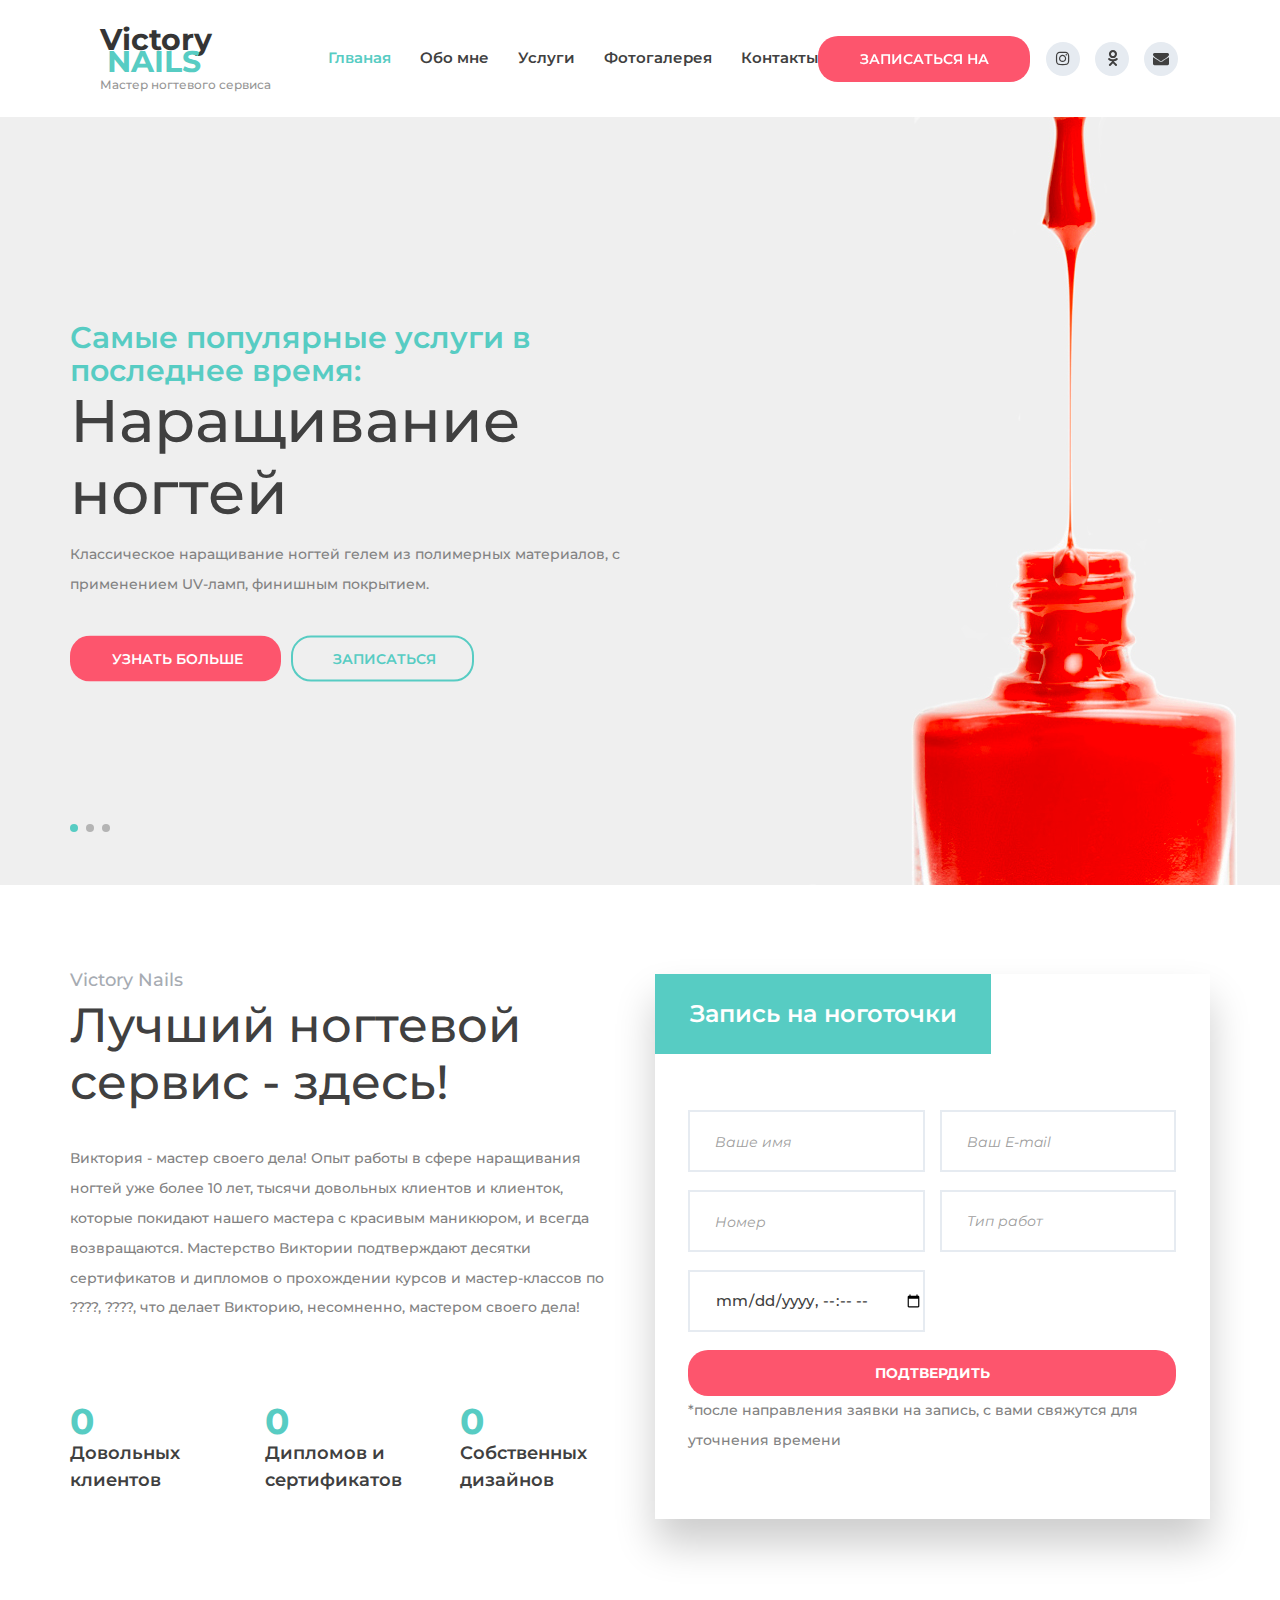
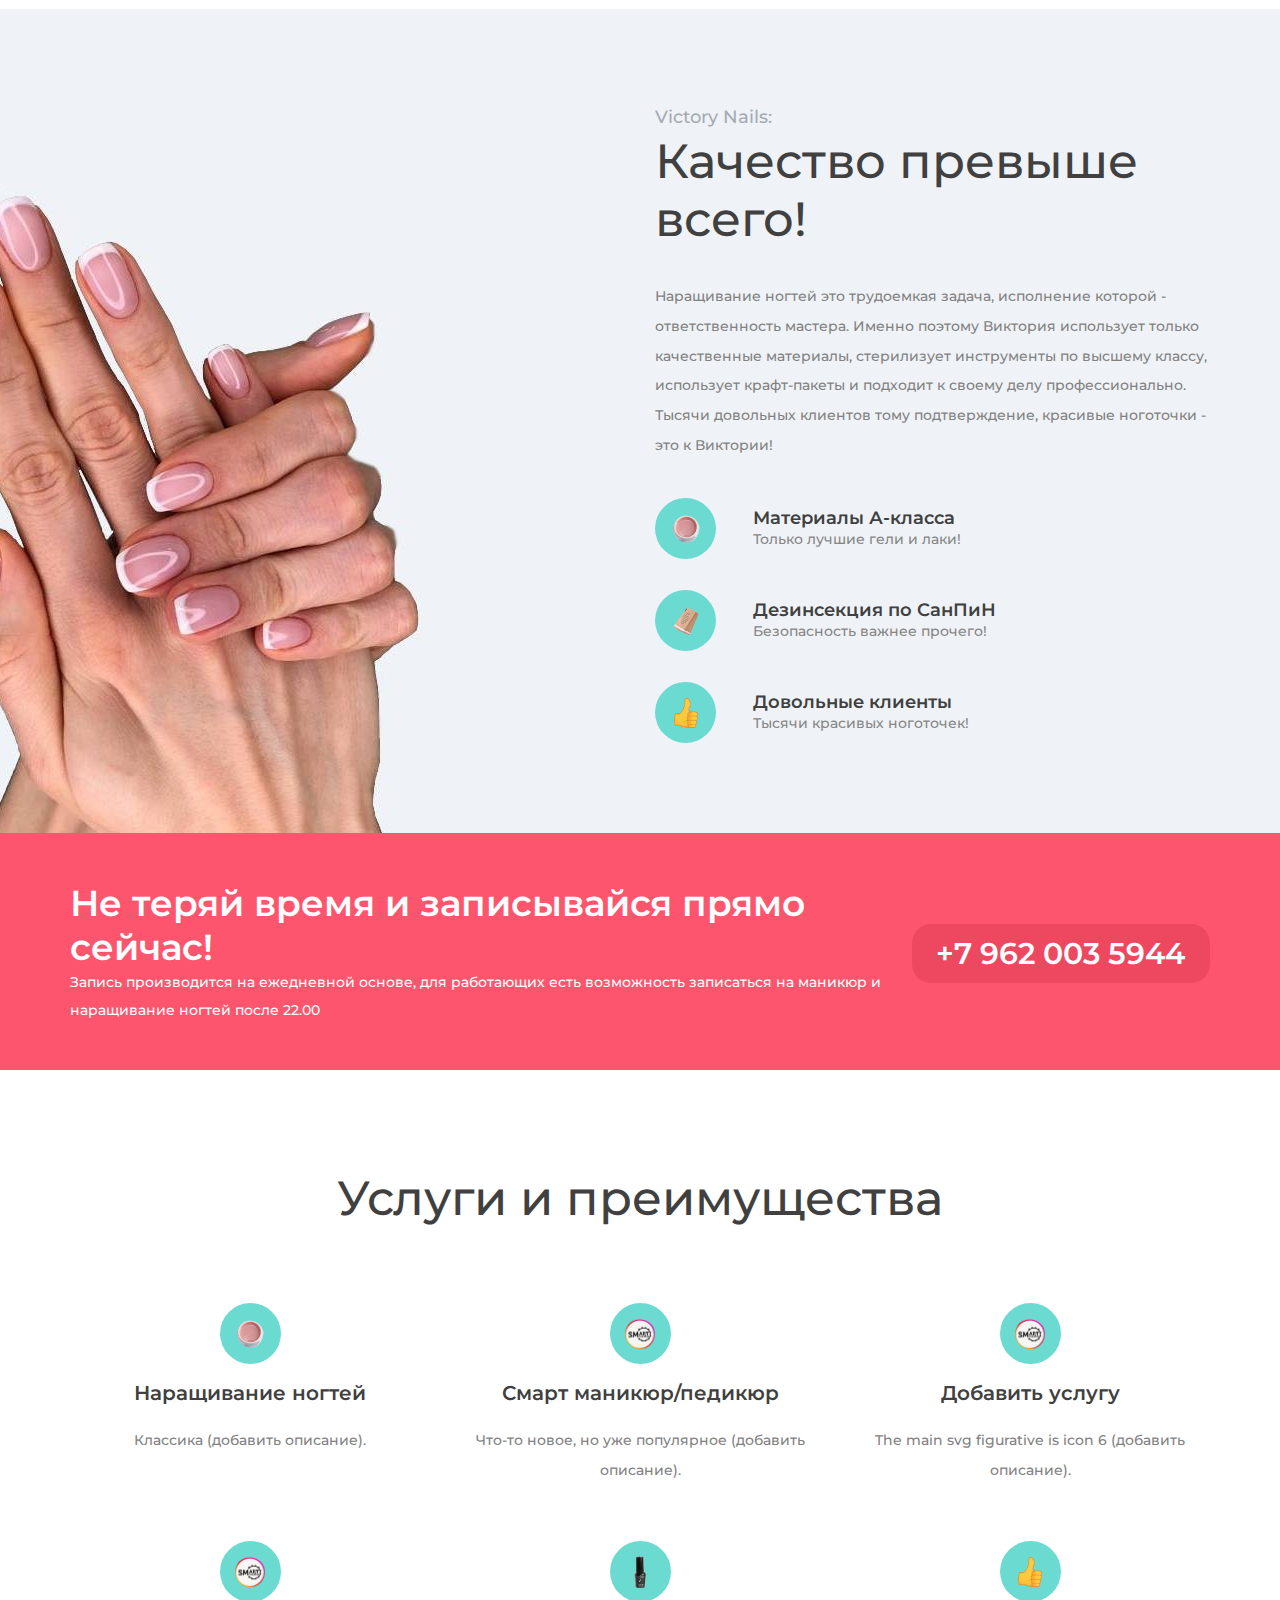
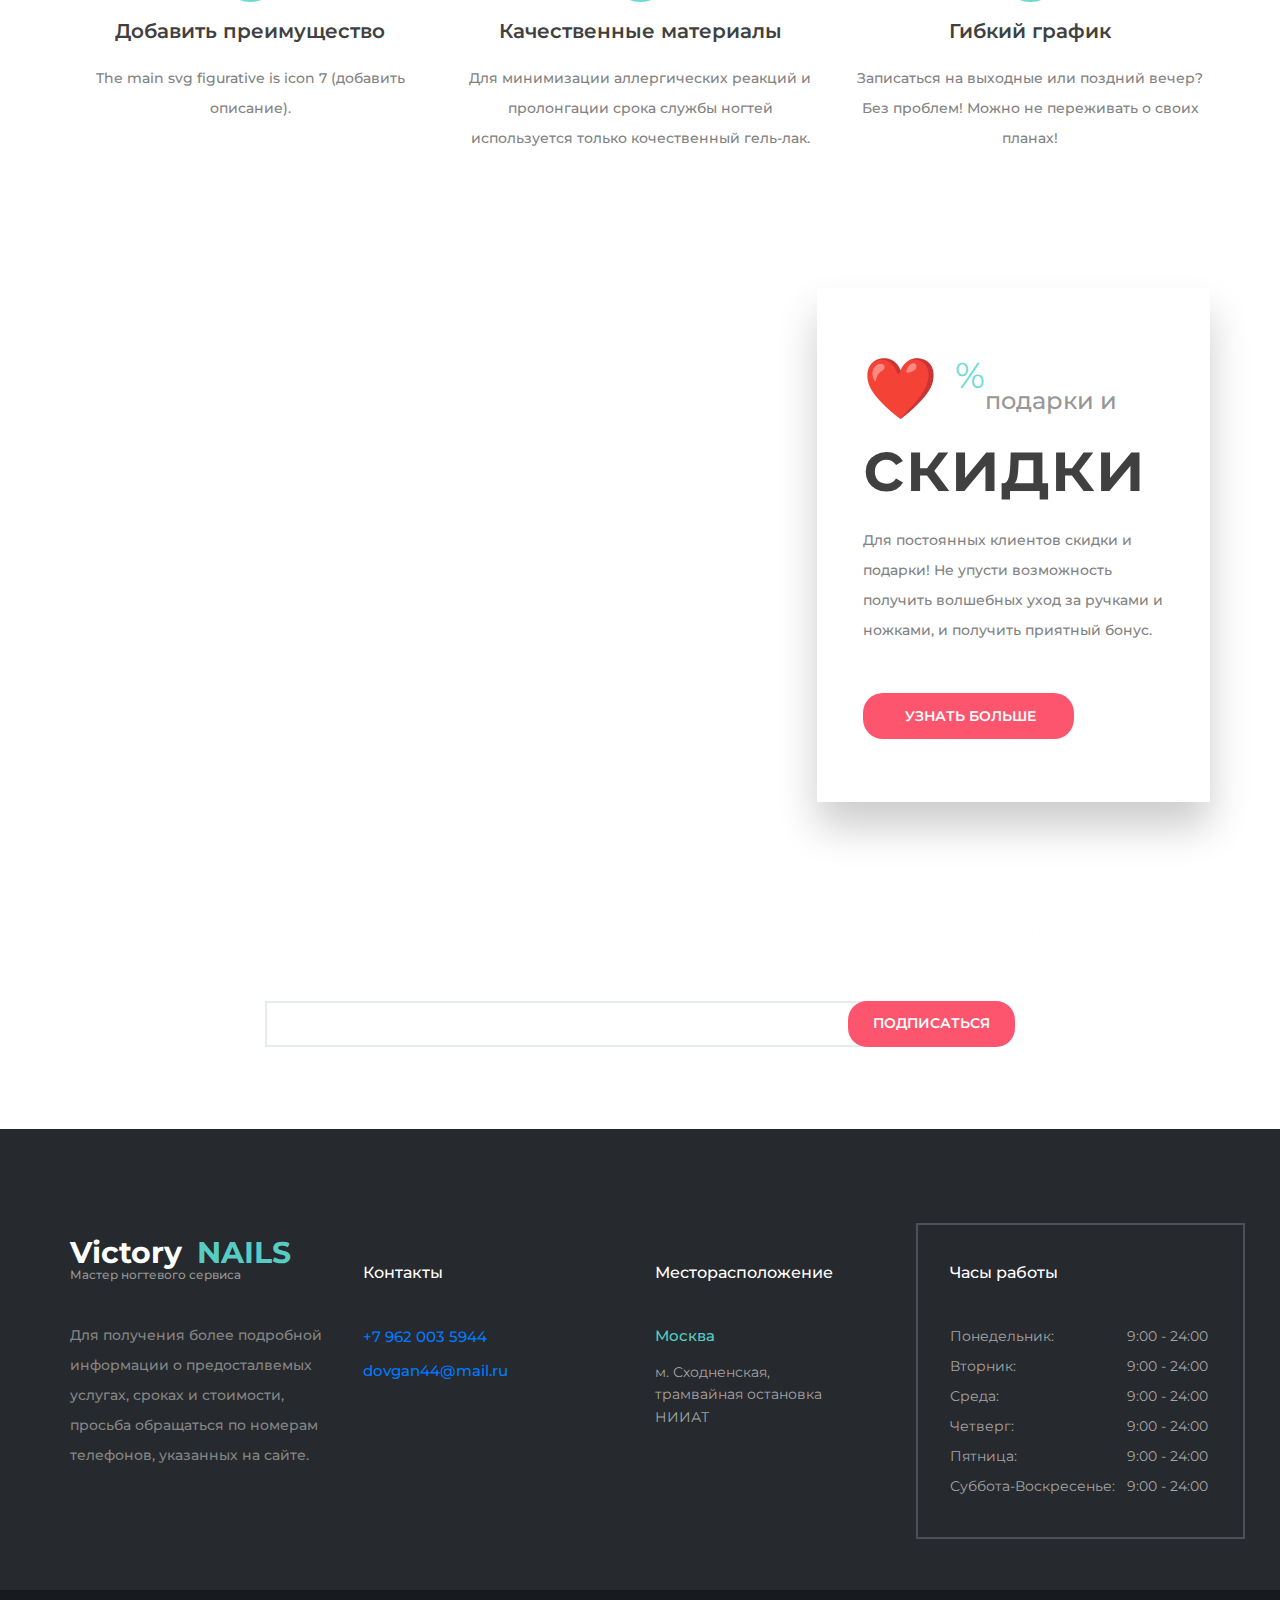
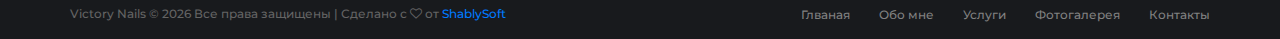
==== commit 47ee2282: "added contact page and requirements for finishing the project" ====
--- a/index.html
+++ b/index.html
@@ -412,7 +412,7 @@
                       <option>Наращивание ногтей</option>
                     </select>
                     <input
-                      type="text"
+                      type="datetime-local"
                       id="datepicker"
                       class="intro_input datepicker"
                       placeholder="Дата"
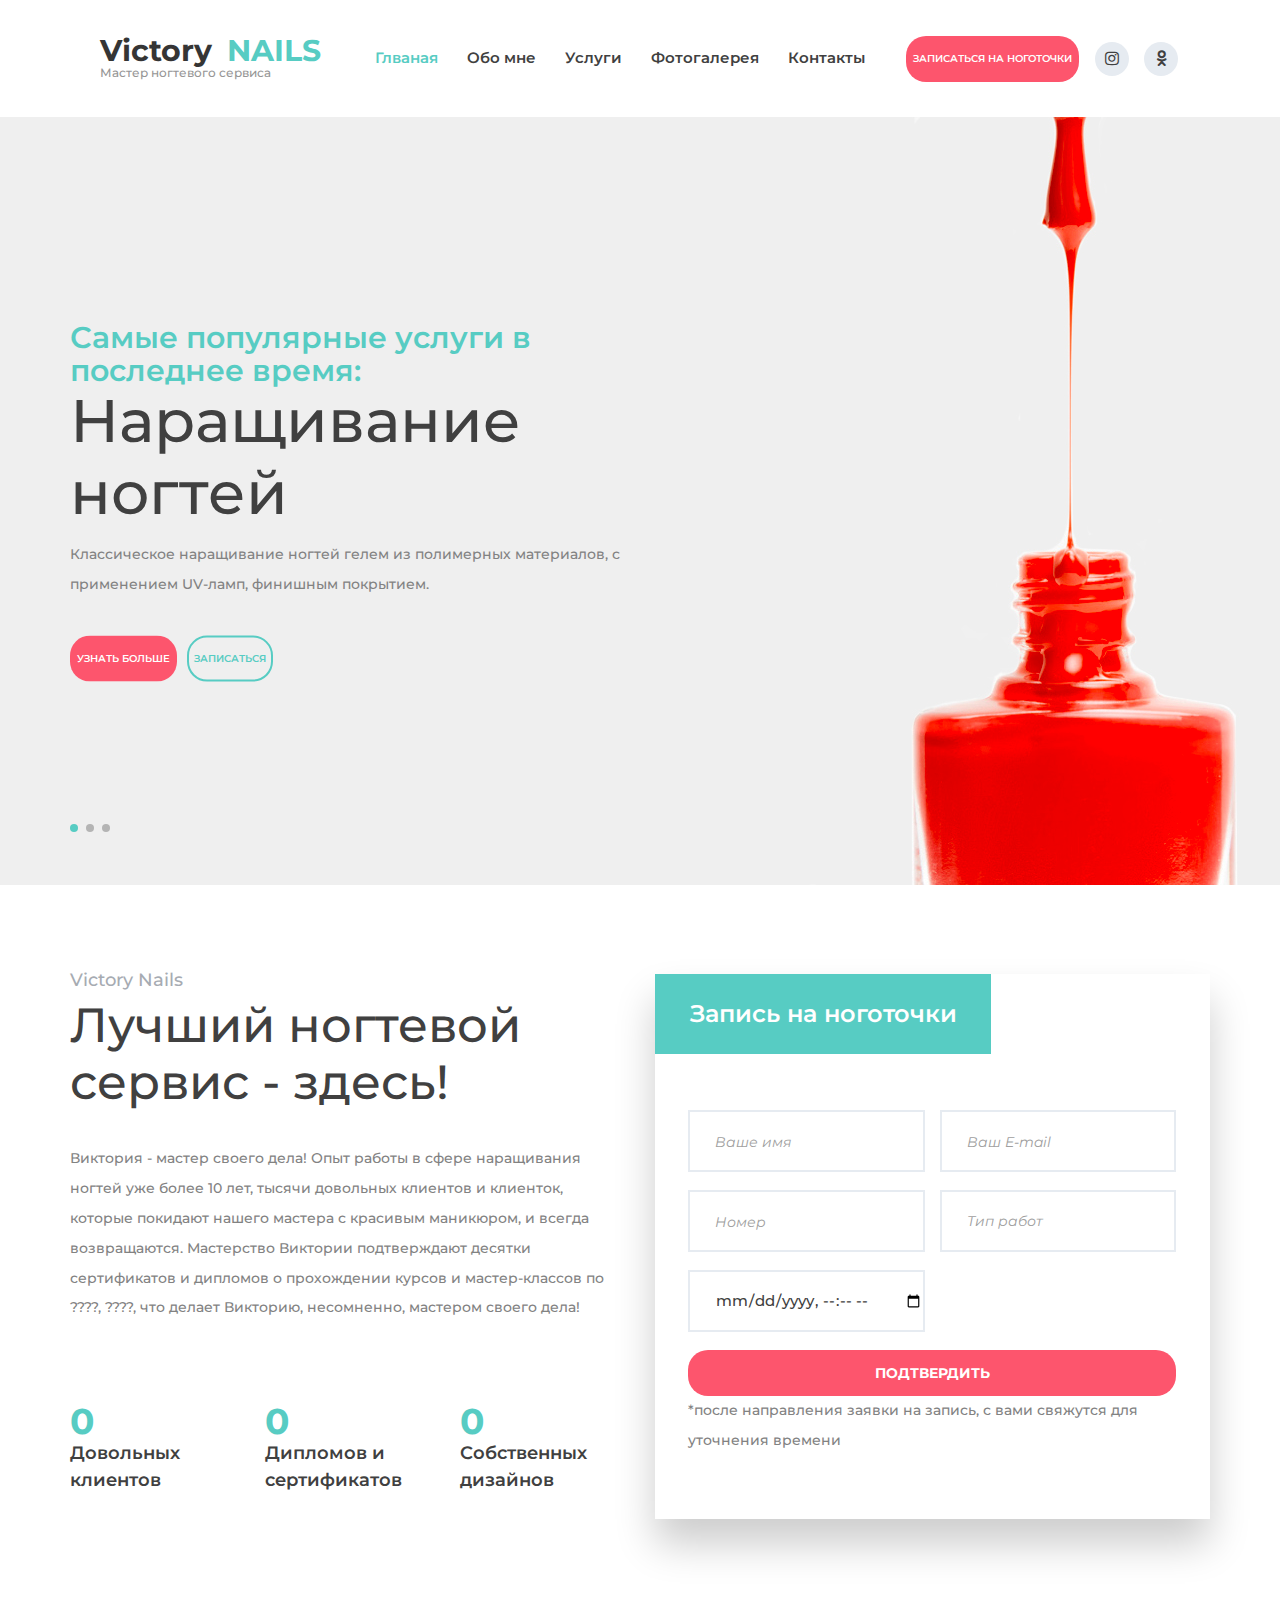
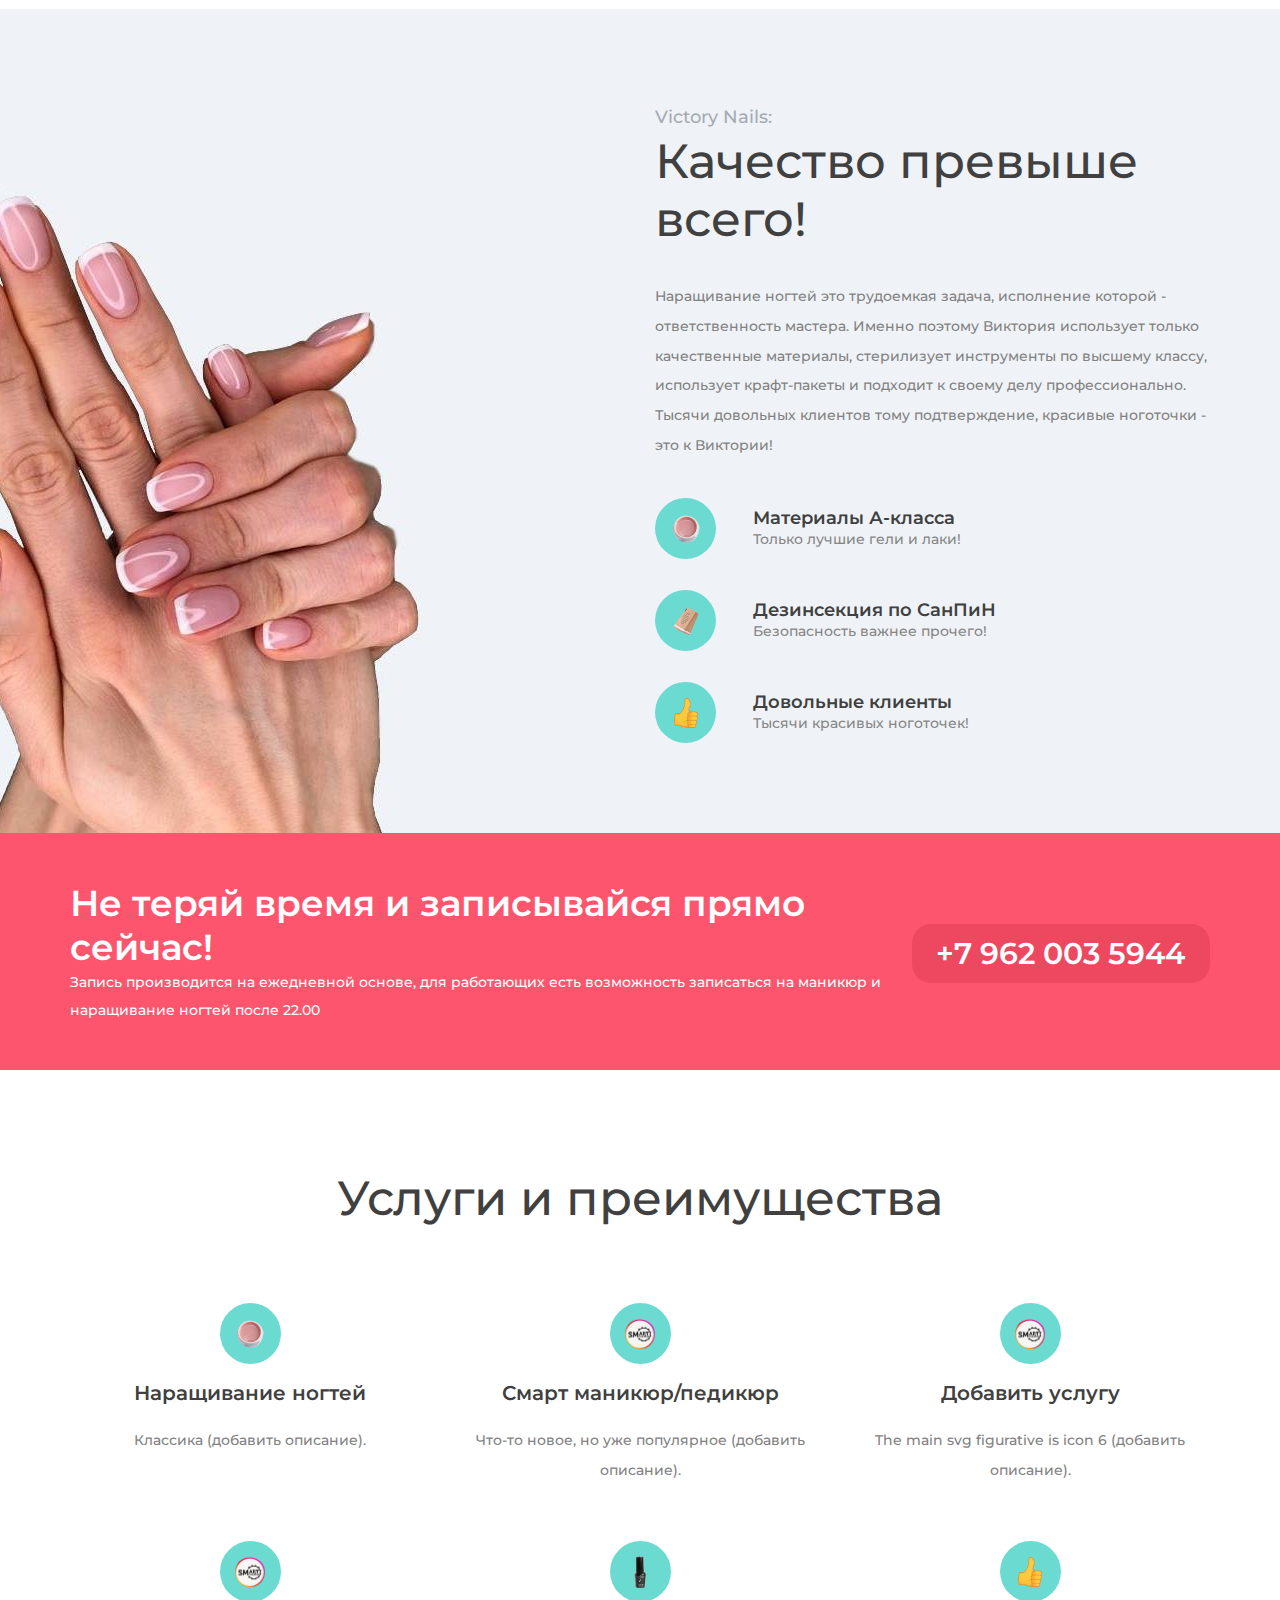
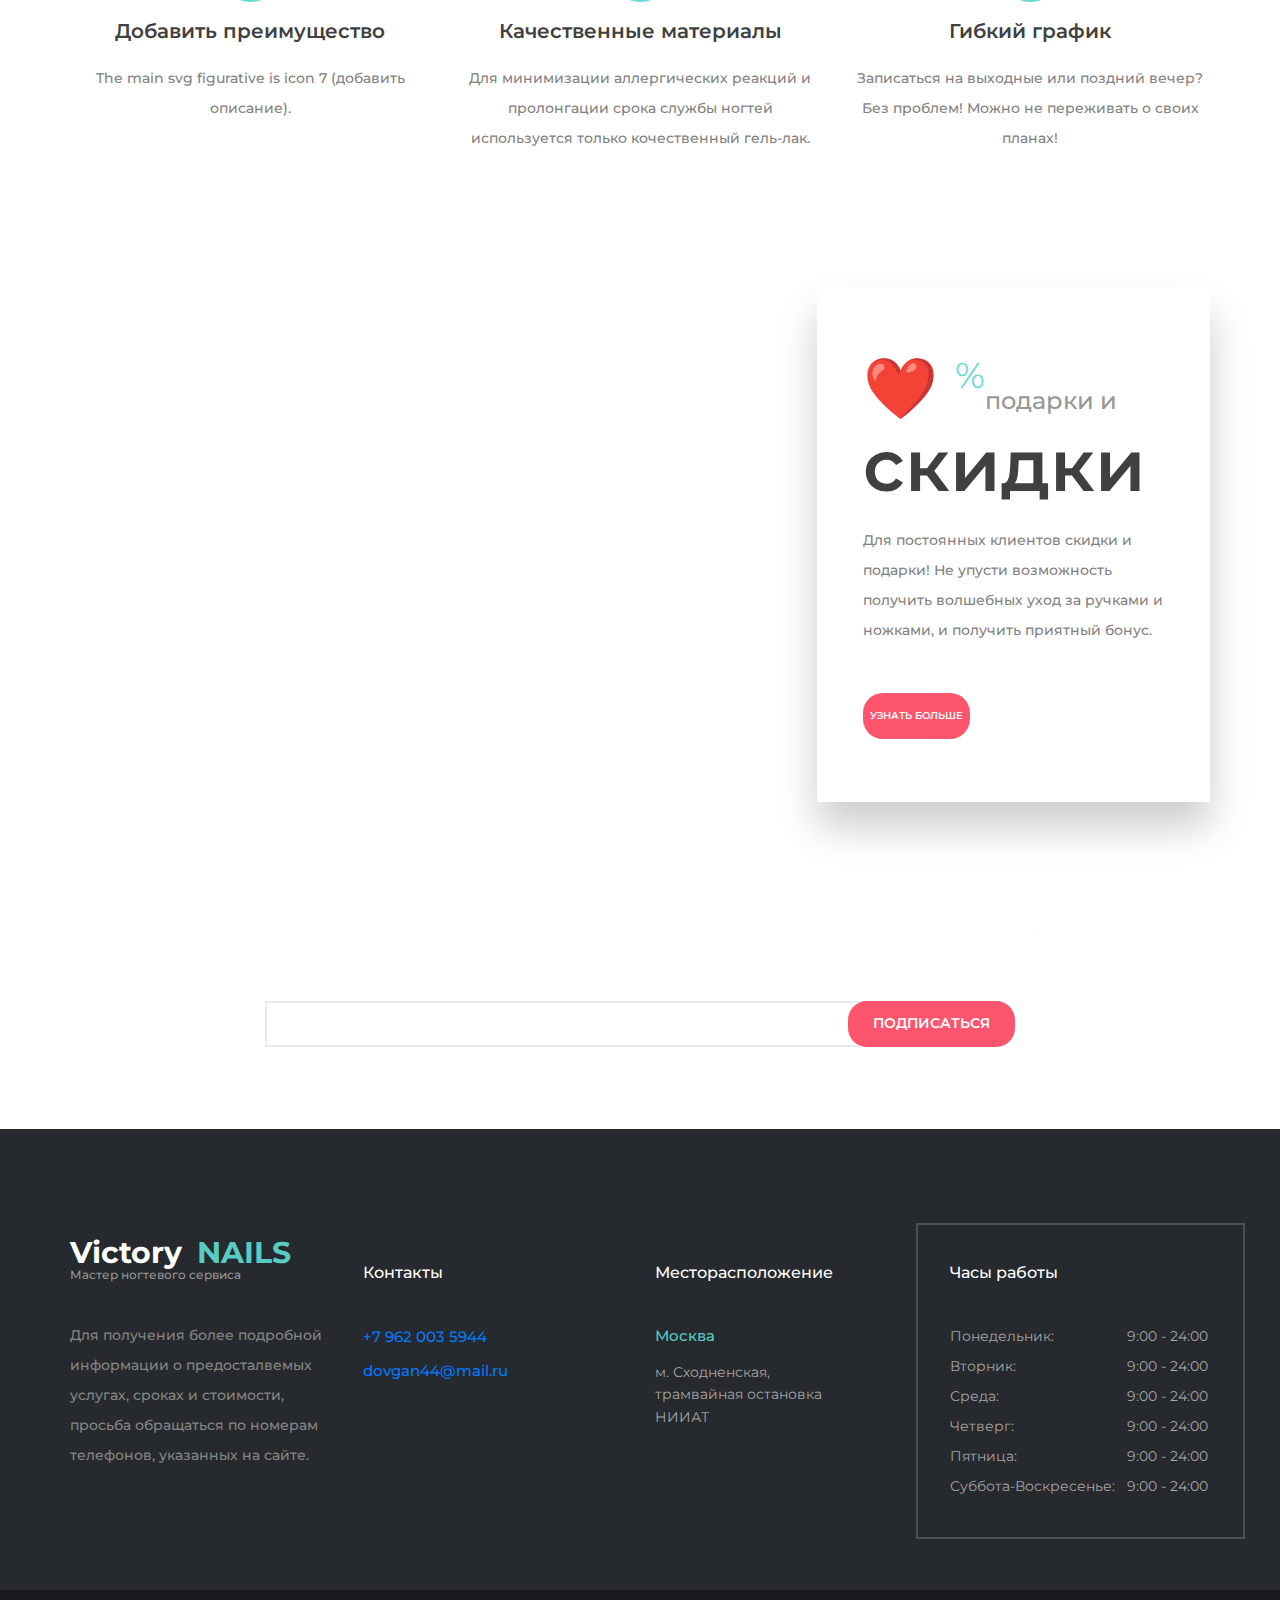
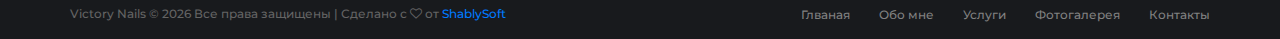
==== commit 078d921b: "ready to code" ====
--- a/index.html
+++ b/index.html
@@ -76,9 +76,7 @@
           <div
             class="header_extra d-flex flex-row align-items-center justify-content-end ml-auto"
           >
-            <!-- Work Hourse -->
-            <div class="work_hours">Режим работы: по записи</div>
-
+            
             <!-- Header Phone -->
             <a class="header_phone" href="tel:+79620035944">+7 962 003 5944</a>
 
@@ -100,11 +98,6 @@
                 <li>
                   <a href="https://m.ok.ru/profile/563475919467">
                     <i class="fa fa-odnoklassniki"></i>
-                  </a>
-                </li>
-                <li>
-                  <a href="mailto:dovgan44@mail.ru">
-                    <i class="fa fa-envelope" aria-hidden="true"></i>
                   </a>
                 </li>
               </ul>
--- a/styles/main_styles.css
+++ b/styles/main_styles.css
@@ -268,10 +268,10 @@
 .button a
 {
 	display: block;
-	padding-left: 40px;
-	padding-right: 36px;
+	padding-left: 5px;
+	padding-right: 5px;
 	line-height: 42px;
-	font-size: 14px;
+	font-size: 10px;
 	text-transform: uppercase;
 	font-weight: 600;
 }
@@ -404,10 +404,10 @@
 	height: 46px;
 	border-radius: 20px;
 	background: #57ccc3;
-	padding-left: 40px;
-	padding-right: 36px;
+	padding-left: 5px;
+	padding-right: 5px;
 	line-height: 46px;
-	font-size: 14px;
+	font-size: 10px;
 	font-weight: 600;
 	color: #FFFFFF;
 	margin-right: 12px;
